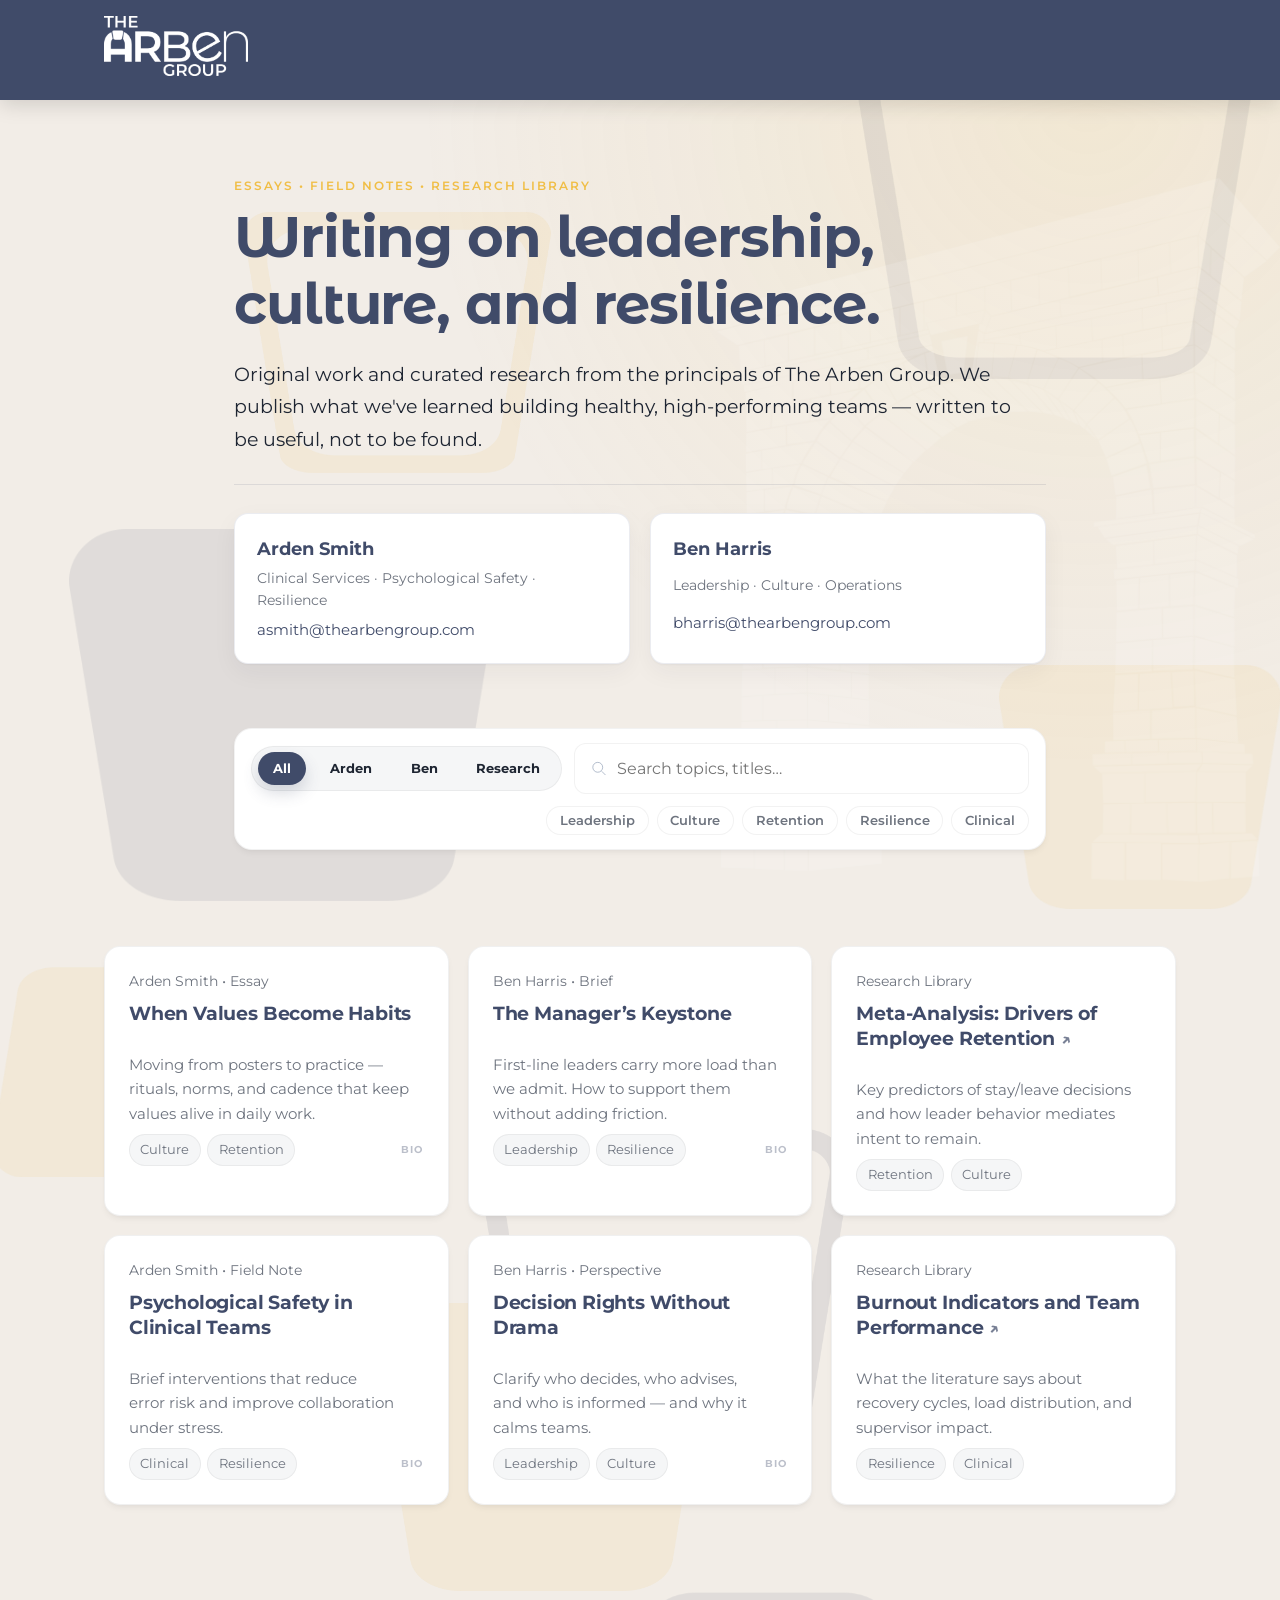
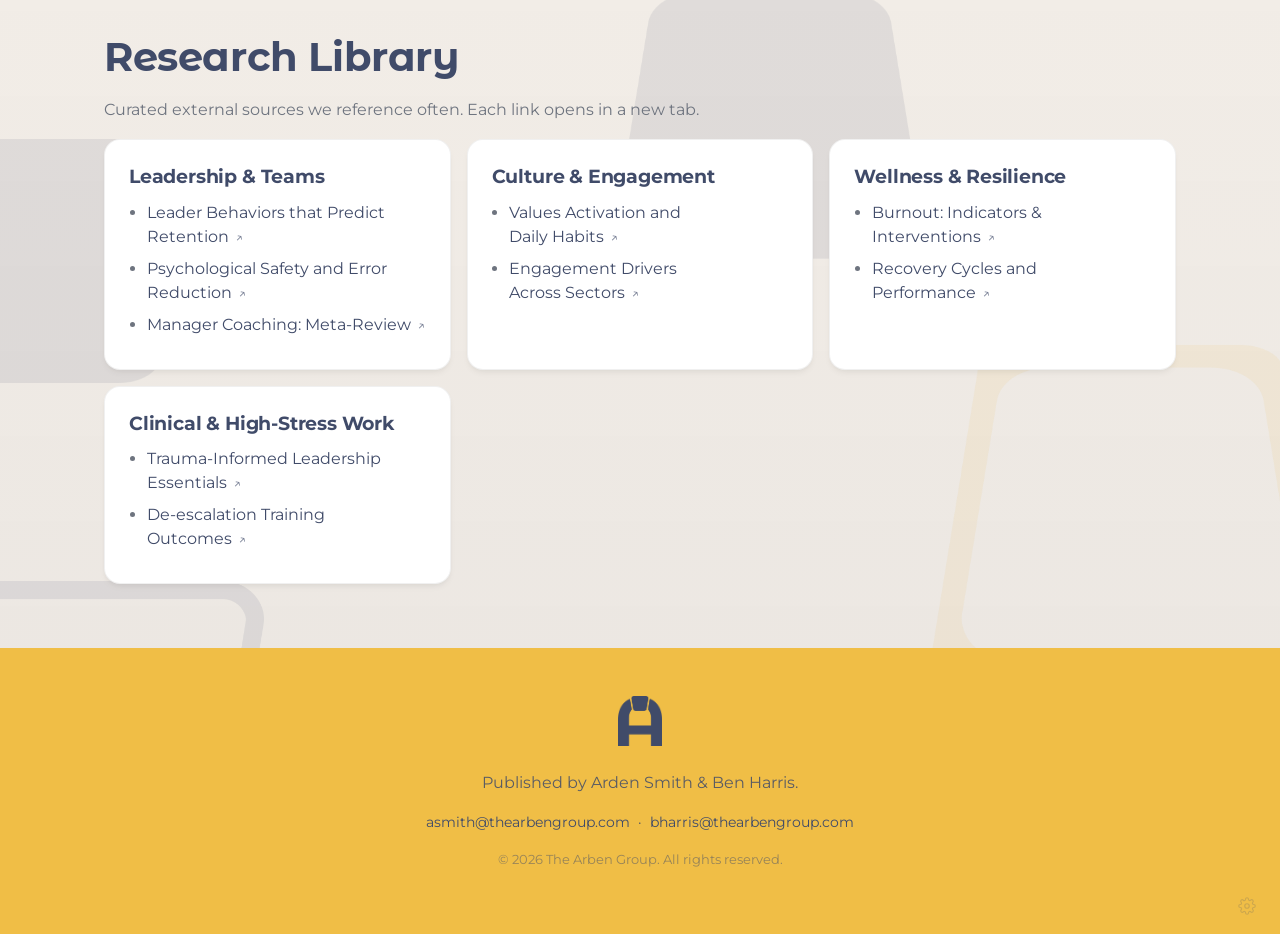
==== index.html @ ba85b5ca "Update BIO modal with real bio text from vault" ====
<!DOCTYPE html>
<html lang="en">

<head>
  <meta charset="UTF-8" />
  <meta name="viewport" content="width=device-width, initial-scale=1.0" />
  <title>The Arben Group | Writing</title>
  <meta name="description"
    content="Essays, field notes, and curated research on leadership, culture, and resilience — published by Ben Harris and Arden Smith." />
  <link rel="icon" type="image/png" href="assets/LettermarkYellow.png">
  <link rel="preconnect" href="https://fonts.googleapis.com">
  <link rel="preconnect" href="https://fonts.gstatic.com" crossorigin>
  <link
    href="https://fonts.googleapis.com/css2?family=Merriweather:wght@300;400;700&family=Montserrat+Alternates:wght@400;500;600;700&family=Montserrat:wght@400;500;600;700&display=swap"
    rel="stylesheet">
  <link rel="stylesheet" href="styles.css">
  <style>
    /* Decorative shape layer — clipped so off-page shapes don't add scroll */
    .bg-decor {
      position: absolute;
      inset: 0;
      overflow: hidden;
      z-index: 0;
      pointer-events: none;
    }

    /* Floating keystone background shapes (ported from main site) */
    .bg-shape {
      position: absolute;
      z-index: 0;
      opacity: 0.1;
      pointer-events: none;
      height: auto;
      object-fit: contain;
      backface-visibility: hidden;
      transform: translateZ(0);
      animation: float 20s ease-in-out infinite;
      will-change: transform;
    }

    .bg-shape:nth-child(even) {
      animation-duration: 25s;
      animation-delay: -2s;
    }

    .bg-shape:nth-child(3n) {
      animation-name: float-alt;
      animation-duration: 30s;
      animation-delay: -5s;
    }

    @keyframes float {
      0%, 100% { transform: translate(0, 0); }
      50% { transform: translate(25px, -35px); }
    }

    @keyframes float-alt {
      0%, 100% { transform: translate(0, 0); }
      50% { transform: translate(-20px, -25px); }
    }

    .shape-1  { top: -2%;  right: -5%; width: 31vw; max-width: 410px; transform: rotate(0deg); }
    .shape-2  { top: 7%;   left: 8%;   width: 24vw; max-width: 335px; transform: rotate(180deg); }
    .shape-3  { top: 15%;  right: -6%; width: 34vw; max-width: 430px; transform: rotate(0deg); }
    .shape-4  { top: 24%;  left: 12%;  width: 22vw; max-width: 290px; transform: rotate(180deg); }
    .shape-5  { top: 32%;  right: 15%; width: 19vw; max-width: 265px; transform: rotate(0deg); }
    .shape-6  { top: 41%;  left: -4%;  width: 29vw; max-width: 385px; transform: rotate(180deg); }
    .shape-7  { top: 50%;  right: -3%; width: 26vw; max-width: 360px; transform: rotate(0deg); }
    .shape-8  { top: 59%;  left: 5%;   width: 24vw; max-width: 310px; transform: rotate(180deg); }
    .shape-9  { top: 68%;  right: 10%; width: 22vw; max-width: 290px; transform: rotate(0deg); }
    .shape-10 { top: 77%;  left: -6%;  width: 31vw; max-width: 410px; transform: rotate(180deg); }
    .shape-11 { top: 86%;  right: -5%; width: 26vw; max-width: 335px; transform: rotate(0deg); }
    .shape-12 { top: 95%;  left: 14%;  width: 24vw; max-width: 310px; transform: rotate(180deg); }

    /* Keep content above the shapes */
    #main-content, #header, footer { position: relative; z-index: 1; }

    /* Clean, publishing-first layout — no sales funnel. */
    .writing-hero {
      min-height: auto;
      align-items: flex-start;
      padding-top: var(--space-lg);
      padding-bottom: var(--space-md);
      background: radial-gradient(circle at 85% 0, rgba(240, 190, 70, .12), transparent 50%);
    }

    .writing-hero .container {
      max-width: 860px;
    }

    .writing-hero h1 {
      color: var(--arben-blue);
      margin-bottom: 1rem;
    }

    /* Author cards — principals near the top */
    .bylines {
      display: grid;
      grid-template-columns: repeat(auto-fit, minmax(260px, 1fr));
      gap: 1.25rem;
      margin-top: 1.75rem;
      padding-top: 1.75rem;
      border-top: 1px solid rgba(64, 75, 105, 0.12);
    }

    .byline {
      display: grid;
      gap: 0.3rem;
      padding: 1.25rem 1.4rem;
      background: #fff;
      border: 1px solid rgba(64, 75, 105, 0.1);
      border-radius: 14px;
      box-shadow: 0 1px 2px rgba(30, 37, 50, 0.04), 0 8px 24px rgba(30, 37, 50, 0.05);
      transition: transform 0.15s ease, box-shadow 0.15s ease;
    }

    .byline:hover {
      transform: translateY(-2px);
      box-shadow: 0 2px 4px rgba(30, 37, 50, 0.05), 0 14px 32px rgba(30, 37, 50, 0.08);
    }

    .byline .name {
      font-weight: 700;
      color: var(--arben-blue);
      font-size: 1.15rem;
    }

    .byline .role {
      font-size: 0.85rem;
      color: var(--text-muted);
    }

    .byline a {
      color: var(--arben-blue);
      font-size: 0.95rem;
      margin-top: 0.15rem;
    }

    .byline a:hover {
      color: var(--arben-gold);
    }

    /* Filter bar (reused from insights, tidied) */
    .filter-bar {
      display: flex;
      flex-wrap: wrap;
      gap: .75rem;
      align-items: center;
      background: var(--surface-white);
      border: 1px solid rgba(0, 0, 0, 0.05);
      border-radius: 18px;
      padding: .9rem 1rem;
      box-shadow: var(--glass-shadow);
      margin-top: var(--space-lg);
    }

    .tabs {
      display: flex;
      gap: .5rem;
      background: rgba(64, 75, 105, 0.05);
      border: 1px solid rgba(0, 0, 0, 0.05);
      border-radius: 999px;
      padding: .35rem;
    }

    .tab {
      padding: .45rem .9rem;
      border-radius: 999px;
      border: 1px solid transparent;
      font-family: var(--font-sans);
      font-weight: 700;
      background: transparent;
      color: var(--text-main);
      cursor: pointer;
      transition: all .3s ease;
    }

    .tab.active {
      background: var(--arben-blue);
      color: #fff;
      box-shadow: 0 8px 16px rgba(64, 75, 105, 0.2);
    }

    .search {
      display: flex;
      align-items: center;
      gap: .55rem;
      background: #fff;
      border: 1px solid rgba(0, 0, 0, 0.05);
      border-radius: 12px;
      padding: .65rem .9rem;
      flex: 1 1 240px;
      min-width: 220px;
    }

    .search input {
      border: none;
      outline: none;
      font: inherit;
      width: 100%;
    }

    .tags {
      display: flex;
      flex-wrap: wrap;
      gap: .5rem;
      margin-left: auto;
    }

    .tag {
      padding: .35rem .8rem;
      border-radius: 999px;
      border: 1px solid rgba(0, 0, 0, 0.05);
      background: #fff;
      font-family: var(--font-sans);
      font-weight: 600;
      color: var(--text-muted);
      cursor: pointer;
      transition: all .3s ease;
    }

    .tag.active {
      background: rgba(64, 75, 105, 0.1);
      border-color: var(--arben-blue);
      color: var(--arben-blue);
    }

    /* Full-width feed — no sidebar */
    .insights-grid {
      display: grid;
      grid-template-columns: repeat(auto-fill, minmax(300px, 1fr));
      gap: 1.2rem;
      align-content: start;
    }

    .meta-line {
      font-size: 0.85rem;
      color: var(--text-muted);
      font-family: var(--font-sans);
    }

    .pill-row {
      display: flex;
      flex-wrap: wrap;
      gap: .35rem;
    }

    .pill {
      padding: .3rem .65rem;
      border-radius: 999px;
      background: rgba(64, 75, 105, 0.05);
      border: 1px solid rgba(0, 0, 0, 0.05);
      font-size: 0.8rem;
      font-family: var(--font-sans);
      color: var(--text-muted);
    }

    .research-grid {
      display: grid;
      grid-template-columns: repeat(auto-fit, minmax(260px, 1fr));
      gap: 1rem;
      margin-top: 1rem;
    }

    .research-grid ul {
      padding-left: 1.1rem;
      margin: 0;
    }

    .external::after {
      content: "↗";
      margin-left: 6px;
      font-size: .9em;
      opacity: .7;
    }

    @media (max-width:680px) {
      .filter-bar {
        flex-direction: column;
        align-items: stretch;
      }

      .tabs,
      .tags {
        width: 100%;
        justify-content: flex-start;
      }
    }
  </style>
</head>

<body>

  <!-- Floating keystone shapes (decorative, behind content) -->
  <div class="bg-decor" aria-hidden="true">
    <img src="assets/unfilled-keystone-blue.png" class="bg-shape shape-1" alt="">
    <img src="assets/unfilled-keystone-yellow.png" class="bg-shape shape-2" alt="">
    <img src="assets/filled-keystone-blue.png" class="bg-shape shape-3" alt="">
    <img src="assets/filled-keystone-yellow.png" class="bg-shape shape-4" alt="">
    <img src="assets/filled-keystone-yellow.png" class="bg-shape shape-5" alt="">
    <img src="assets/unfilled-keystone-blue.png" class="bg-shape shape-6" alt="">
    <img src="assets/filled-keystone-yellow.png" class="bg-shape shape-7" alt="">
    <img src="assets/filled-keystone-blue.png" class="bg-shape shape-8" alt="">
    <img src="assets/filled-keystone-blue.png" class="bg-shape shape-9" alt="">
    <img src="assets/unfilled-keystone-yellow.png" class="bg-shape shape-10" alt="">
    <img src="assets/unfilled-keystone-blue.png" class="bg-shape shape-11" alt="">
    <img src="assets/unfilled-keystone-blue.png" class="bg-shape shape-12" alt="">
  </div>

  <!-- Minimal header — logo only, no sales nav -->
  <header id="header" class="scrolled">
    <div class="container nav-container">
      <a href="index.html" class="logo">
        <img src="assets/stacked-wordmark-white.png" alt="The Arben Group">
      </a>
    </div>
  </header>

  <main id="main-content">
    <!-- HERO + BYLINES -->
    <section class="hero writing-hero" aria-label="Writing">
      <div class="container">
        <p class="micro">Essays • Field Notes • Research Library</p>
        <h1>Writing on leadership, culture, and resilience.</h1>
        <p class="lead">Original work and curated research from the principals of The Arben Group. We publish what
          we've learned building healthy, high-performing teams — written to be useful, not to be found.</p>

        <div class="bylines">
          <div class="byline">
            <span class="name">Arden Smith</span>
            <span class="role">Clinical Services · Psychological Safety · Resilience</span>
            <a href="mailto:asmith@thearbengroup.com">asmith@thearbengroup.com</a>
          </div>
          <div class="byline">
            <span class="name">Ben Harris</span>
            <span class="role">Leadership · Culture · Operations</span>
            <a href="mailto:bharris@thearbengroup.com">bharris@thearbengroup.com</a>
          </div>
        </div>

        <div class="filter-bar" aria-label="Filters">
          <div class="tabs" role="tablist" aria-label="Author">
            <button class="tab active" role="tab" aria-selected="true" data-tab="all">All</button>
            <button class="tab" role="tab" aria-selected="false" data-tab="arden">Arden</button>
            <button class="tab" role="tab" aria-selected="false" data-tab="ben">Ben</button>
            <button class="tab" role="tab" aria-selected="false" data-tab="research">Research</button>
          </div>
          <label class="search" for="search-input">
            <svg width="18" height="18" viewBox="0 0 24 24" aria-hidden="true">
              <circle cx="11" cy="11" r="7" stroke="#94a3b8" fill="none" />
              <line x1="16.65" y1="16.65" x2="22" y2="22" stroke="#94a3b8" />
            </svg>
            <input id="search-input" type="search" placeholder="Search topics, titles…" />
          </label>
          <div class="tags" aria-label="Topic tags">
            <button class="tag" data-tag="leadership">Leadership</button>
            <button class="tag" data-tag="culture">Culture</button>
            <button class="tag" data-tag="retention">Retention</button>
            <button class="tag" data-tag="resilience">Resilience</button>
            <button class="tag" data-tag="clinical">Clinical</button>
          </div>
        </div>
      </div>
    </section>

    <!-- FEED -->
    <section id="insights-feed">
      <div class="container">
        <div class="insights-grid" id="feed" aria-live="polite">
          <article class="card" data-author="arden" data-tags="culture,retention">
            <div class="meta-line">Arden Smith • Essay</div>
            <h3><a href="#">When Values Become Habits</a></h3>
            <p class="muted">Moving from posters to practice — rituals, norms, and cadence that keep values alive in
              daily work.</p>
            <div class="pill-row"><span class="pill">Culture</span><span class="pill">Retention</span><button class="bio-link" onclick="openBio(‘arden’)">BIO</button></div>
          </article>
          <article class="card" data-author="ben" data-tags="leadership,resilience">
            <div class="meta-line">Ben Harris • Brief</div>
            <h3><a href="#">The Manager’s Keystone</a></h3>
            <p class="muted">First-line leaders carry more load than we admit. How to support them without adding
              friction.</p>
            <div class="pill-row"><span class="pill">Leadership</span><span class="pill">Resilience</span><button class="bio-link" onclick="openBio(‘ben’)">BIO</button></div>
          </article>
          <article class="card" data-author="research" data-tags="retention,culture">
            <div class="meta-line">Research Library</div>
            <h3><a href="#" class="external">Meta-Analysis: Drivers of Employee Retention</a></h3>
            <p class="muted">Key predictors of stay/leave decisions and how leader behavior mediates intent to remain.
            </p>
            <div class="pill-row"><span class="pill">Retention</span><span class="pill">Culture</span></div>
          </article>
          <article class="card" data-author="arden" data-tags="clinical,resilience">
            <div class="meta-line">Arden Smith • Field Note</div>
            <h3><a href="#">Psychological Safety in Clinical Teams</a></h3>
            <p class="muted">Brief interventions that reduce error risk and improve collaboration under stress.</p>
            <div class="pill-row"><span class="pill">Clinical</span><span class="pill">Resilience</span><button class="bio-link" onclick="openBio(‘arden’)">BIO</button></div>
          </article>
          <article class="card" data-author="ben" data-tags="leadership,culture">
            <div class="meta-line">Ben Harris • Perspective</div>
            <h3><a href="#">Decision Rights Without Drama</a></h3>
            <p class="muted">Clarify who decides, who advises, and who is informed — and why it calms teams.</p>
            <div class="pill-row"><span class="pill">Leadership</span><span class="pill">Culture</span><button class="bio-link" onclick="openBio(‘ben’)">BIO</button></div>
          </article>
          <article class="card" data-author="research" data-tags="resilience,clinical">
            <div class="meta-line">Research Library</div>
            <h3><a href="#" class="external">Burnout Indicators and Team Performance</a></h3>
            <p class="muted">What the literature says about recovery cycles, load distribution, and supervisor impact.
            </p>
            <div class="pill-row"><span class="pill">Resilience</span><span class="pill">Clinical</span></div>
          </article>
        </div>
      </div>
    </section>

    <!-- RESEARCH LIBRARY -->
    <section class="strip" id="library">
      <div class="container">
        <h2>Research Library</h2>
        <p class="muted">Curated external sources we reference often. Each link opens in a new tab.</p>
        <div class="research-grid">
          <div class="card">
            <h3>Leadership & Teams</h3>
            <ul class="muted">
              <li><a href="#" class="external" target="_blank" rel="noopener">Leader Behaviors that Predict
                  Retention</a></li>
              <li><a href="#" class="external" target="_blank" rel="noopener">Psychological Safety and Error
                  Reduction</a></li>
              <li><a href="#" class="external" target="_blank" rel="noopener">Manager Coaching: Meta-Review</a></li>
            </ul>
          </div>
          <div class="card">
            <h3>Culture & Engagement</h3>
            <ul class="muted">
              <li><a href="#" class="external" target="_blank" rel="noopener">Values Activation and Daily Habits</a>
              </li>
              <li><a href="#" class="external" target="_blank" rel="noopener">Engagement Drivers Across Sectors</a></li>
            </ul>
          </div>
          <div class="card">
            <h3>Wellness & Resilience</h3>
            <ul class="muted">
              <li><a href="#" class="external" target="_blank" rel="noopener">Burnout: Indicators & Interventions</a>
              </li>
              <li><a href="#" class="external" target="_blank" rel="noopener">Recovery Cycles and Performance</a></li>
            </ul>
          </div>
          <div class="card">
            <h3>Clinical & High-Stress Work</h3>
            <ul class="muted">
              <li><a href="#" class="external" target="_blank" rel="noopener">Trauma-Informed Leadership Essentials</a>
              </li>
              <li><a href="#" class="external" target="_blank" rel="noopener">De-escalation Training Outcomes</a></li>
            </ul>
          </div>
        </div>
      </div>
    </section>
  </main>

  <!-- Footer -->
  <footer style="position: relative;">
    <a href="admin/" aria-label="Admin" style="position: absolute; bottom: 1rem; right: 1.5rem; opacity: 0.2; color: var(--arben-blue); line-height: 1; transition: opacity 0.2s;" onmouseover="this.style.opacity='0.5'" onmouseout="this.style.opacity='0.2'">
      <svg xmlns="http://www.w3.org/2000/svg" width="18" height="18" viewBox="0 0 24 24" fill="none" stroke="currentColor" stroke-width="1.5" stroke-linecap="round" stroke-linejoin="round"><circle cx="12" cy="12" r="3"/><path d="M19.4 15a1.65 1.65 0 0 0 .33 1.82l.06.06a2 2 0 0 1-2.83 2.83l-.06-.06a1.65 1.65 0 0 0-1.82-.33 1.65 1.65 0 0 0-1 1.51V21a2 2 0 0 1-4 0v-.09A1.65 1.65 0 0 0 9 19.4a1.65 1.65 0 0 0-1.82.33l-.06.06a2 2 0 0 1-2.83-2.83l.06-.06A1.65 1.65 0 0 0 4.68 15a1.65 1.65 0 0 0-1.51-1H3a2 2 0 0 1 0-4h.09A1.65 1.65 0 0 0 4.6 9a1.65 1.65 0 0 0-.33-1.82l-.06-.06a2 2 0 0 1 2.83-2.83l.06.06A1.65 1.65 0 0 0 9 4.68a1.65 1.65 0 0 0 1-1.51V3a2 2 0 0 1 4 0v.09a1.65 1.65 0 0 0 1 1.51 1.65 1.65 0 0 0 1.82-.33l.06-.06a2 2 0 0 1 2.83 2.83l-.06.06A1.65 1.65 0 0 0 19.4 9a1.65 1.65 0 0 0 1.51 1H21a2 2 0 0 1 0 4h-.09a1.65 1.65 0 0 0-1.51 1z"/></svg>
    </a>
    <div class="container">
      <img src="assets/LettermarkBlue.png" alt="Arben" class="footer-logo"
        style="margin: 0 auto 1.5rem auto; display: block;">
      <p style="opacity: 0.85; text-align: center;">Published by Arden Smith &amp; Ben Harris.</p>
      <p style="font-size: 0.85rem; text-align: center;">
        <a href="mailto:asmith@thearbengroup.com" style="color: var(--arben-blue);">asmith@thearbengroup.com</a>
        &nbsp;·&nbsp;
        <a href="mailto:bharris@thearbengroup.com" style="color: var(--arben-blue);">bharris@thearbengroup.com</a>
      </p>
      <p style="font-size: 0.8rem; opacity: 0.5; text-align: center;">&copy; 2026 The Arben Group. All rights reserved.
      </p>
    </div>
  </footer>

  <script>
    // Randomize background shapes on every load (structured randomness).
    // Positions + rotation are random; widths stay controlled by CSS classes.
    (function () {
      const shapes = document.querySelectorAll('.bg-shape');
      const zone = 100 / shapes.length; // vertical band per shape, prevents clumping
      shapes.forEach((shape, i) => {
        const top = (i * zone) + (Math.random() * zone * 0.6);   // within its band
        const left = (Math.random() * 95) - 10;                  // -10% .. 85%
        const rotation = Math.random() > 0.5 ? 0 : 180;          // 0 or 180
        shape.style.top = top + '%';
        shape.style.left = left + '%';
        shape.style.right = 'auto';
        shape.style.transform = 'rotate(' + rotation + 'deg) translateZ(0)';
      });
    })();

    // Header scroll effect
    window.addEventListener('scroll', () => {
      const header = document.getElementById('header');
      header.classList.toggle('scrolled', window.scrollY > 50);
    });

    const feed = document.getElementById('feed');

    function authorLabel(author) {
      const map = { ben: 'Ben Harris', arden: 'Arden Smith', research: 'Research Library' };
      return map[author] || author || 'Insight';
    }

    function entryUrl(entry) {
      if (entry.url) return entry.url;
      if (entry.pdf_key) return `/api/files/${entry.pdf_key.replace('pdfs/', '')}`;
      return `article.html?id=${entry.id}`;
    }

    function isExternal(entry) {
      return !!(entry.url || entry.pdf_key);
    }

    function createCard(entry) {
      const article = document.createElement('article');
      const tags = (entry.tags || '').split(',').map(t => t.trim()).filter(Boolean);
      article.className = 'card api-entry';
      article.dataset.author = entry.author || 'research';
      article.dataset.tags = tags.join(',').toLowerCase();

      const href = entryUrl(entry);
      const ext = isExternal(entry);
      const linkAttr = ext ? ` target="_blank" rel="noopener" class="external"` : '';
      const typeLabel = entry.pdf_key ? `${entry.type} · PDF` : entry.type;

      const bioLink = (entry.author === 'ben' || entry.author === 'arden')
        ? `<button class="bio-link" onclick="openBio('${entry.author}')">BIO</button>`
        : '';
      article.innerHTML = `
        <div class="meta-line">${authorLabel(entry.author)} · ${typeLabel}</div>
        <h3><a href="${href}"${linkAttr}>${entry.title}</a></h3>
        <p class="muted">${entry.summary || ''}</p>
        <div class="pill-row">${tags.map(t => `<span class="pill">${t}</span>`).join('')}${bioLink}</div>
      `;
      return article;
    }

    async function loadEntries() {
      try {
        const res = await fetch('/api/entries');
        const entries = await res.json();
        if (feed && entries.length) {
          feed.querySelectorAll('article').forEach(el => el.remove());
          entries.forEach(entry => feed.appendChild(createCard(entry)));
          applyFilters();
        }
      } catch (err) {
        console.error('Failed to load entries', err);
      }
    }

    loadEntries();

    // Filters
    const tabs = document.querySelectorAll('.tab');
    const searchInput = document.getElementById('search-input');
    const tagButtons = document.querySelectorAll('.tag');

    let activeTab = 'all';
    let activeTag = null;
    let query = '';

    function applyFilters() {
      const cards = feed ? feed.querySelectorAll('.card') : [];
      cards.forEach(card => {
        const author = card.dataset.author;
        const tags = (card.dataset.tags || '').toLowerCase();
        const text = (card.innerText || '').toLowerCase();
        const tabOk = (activeTab === 'all') || (author === activeTab);
        const tagOk = !activeTag || tags.includes(activeTag);
        const qOk = !query || text.includes(query);
        card.style.display = (tabOk && tagOk && qOk) ? 'flex' : 'none';
      });
    }

    tabs.forEach(tab => {
      tab.addEventListener('click', () => {
        tabs.forEach(t => t.classList.remove('active'));
        tab.classList.add('active');
        activeTab = tab.dataset.tab;
        applyFilters();
      });
    });

    tagButtons.forEach(btn => {
      btn.addEventListener('click', () => {
        if (activeTag === btn.dataset.tag) {
          activeTag = null;
          btn.classList.remove('active');
        } else {
          tagButtons.forEach(b => b.classList.remove('active'));
          activeTag = btn.dataset.tag;
          btn.classList.add('active');
        }
        applyFilters();
      });
    });

    if (searchInput) {
      searchInput.addEventListener('input', (e) => {
        query = e.target.value.trim().toLowerCase();
        applyFilters();
      });
    }
  </script>

  <!-- BIO MODAL -->
  <div id="bio-modal" style="display:none; position:fixed; inset:0; z-index:2000; background:rgba(30,36,54,0.55); backdrop-filter:blur(4px); align-items:center; justify-content:center;" onclick="if(event.target===this)closeBio()">
    <div style="background:#fff; border-radius:12px; max-width:480px; width:90%; padding:2rem; position:relative; box-shadow:0 20px 60px rgba(0,0,0,0.18);">
      <button onclick="closeBio()" style="position:absolute; top:1rem; right:1rem; background:none; border:none; font-size:1.2rem; cursor:pointer; color:var(--text-muted); line-height:1;">✕</button>
      <div style="display:flex; gap:1.25rem; align-items:flex-start;">
        <img id="bio-photo" src="" alt="" style="width:90px; height:90px; border-radius:50%; object-fit:cover; object-position:top; flex-shrink:0;">
        <div>
          <div id="bio-name" style="font-family:var(--font-serif); font-size:1.25rem; color:var(--arben-blue); font-weight:600; margin-bottom:0.15rem;"></div>
          <div id="bio-title" style="font-size:0.8rem; letter-spacing:0.08em; text-transform:uppercase; color:var(--arben-gold); margin-bottom:0.75rem;"></div>
          <p id="bio-body" style="font-size:0.9rem; line-height:1.65; color:var(--text-main); margin:0;"></p>
        </div>
      </div>
    </div>
  </div>

  <style>
    .bio-link {
      margin-left: auto;
      font-size: 0.65rem;
      font-weight: 700;
      letter-spacing: 0.1em;
      color: var(--arben-blue);
      opacity: 0.35;
      background: none;
      border: none;
      cursor: pointer;
      padding: 0;
      font-family: var(--font-sans);
      transition: opacity 0.2s;
      align-self: center;
    }
    .bio-link:hover { opacity: 0.8; }
    .pill-row { display: flex; flex-wrap: wrap; gap: 0.4rem; align-items: center; }
  </style>

  <script>
    const BIOS = {
      ben: {
        name: 'Ben Harris',
        title: 'Executive Director & Co-Founder',
        photo: 'assets/ben-harris.jpg',
        body: 'Licensed counselor with 35+ years helping youth and young adults navigate mental health challenges. Former national and executive director overseeing inpatient, residential, wilderness, and outpatient programs. Previously executive director of Sun Hawk; worked alongside lawmakers and lobbyists as a passionate advocate for empowering individuals.'
      },
      arden: {
        name: 'Arden Smith',
        title: 'Director of Program Standards & Co-Founder',
        photo: 'assets/arden-smith.jpg',
        body: 'MBA in Healthcare Management. Licensed in substance abuse and mental health counseling with 30+ years across secure-care, residential, and outpatient environments. Chaired Aspen CRC Residential\'s best practice committee, shaping care standards across multiple treatment programs. Known for a meticulous, hands-on approach to operational excellence.'
      }
    };

    function openBio(author) {
      const bio = BIOS[author];
      if (!bio) return;
      document.getElementById('bio-photo').src = bio.photo;
      document.getElementById('bio-photo').alt = bio.name;
      document.getElementById('bio-name').textContent = bio.name;
      document.getElementById('bio-title').textContent = bio.title;
      document.getElementById('bio-body').textContent = bio.body;
      const modal = document.getElementById('bio-modal');
      modal.style.display = 'flex';
    }

    function closeBio() {
      document.getElementById('bio-modal').style.display = 'none';
    }

    document.addEventListener('keydown', e => { if (e.key === 'Escape') closeBio(); });
  </script>
</body>

</html>
---- styles.css ----
:root {
  /* Primary Colors */
  --arben-blue: #404B69;
  /* Foundation Blue */
  --arben-blue-dark: #2A3245;
  /* [NEW] Hover states, High-contrast text */
  --arben-gold: #F0BE46;
  /* Keystone Gold */

  /* Neutrals */
  --granite-white: #F9F9F9;
  --parchment: #F2EDE7;
  /* Main Background (Warmth) */
  --surface-white: #FFFFFF;
  /* [NEW] Surface White */
  --ash-mist: #CCCBCB;
  --stone-gray: #6E747F;
  --sandstone: #D8CAAD;
  --ironwork: #27303C;
  --deep-basalt: #1E2532;
  /* [NEW] Main Body Text (Higher contrast) */

  /* Functional Mappings */
  --bg-color: var(--parchment);
  /* Use Parchment as base */
  --text-main: var(--deep-basalt);
  --text-muted: var(--stone-gray);
  --white: #FFFFFF;
  --success: #2E7D32;
  --error: #D32F2F;

  /* Glassmorphism Pro Max (Enhanced Depth) per MASTER.md */
  --glass-bg: rgba(255, 255, 255, 0.65);
  --glass-border: rgba(255, 255, 255, 0.6);
  --glass-shadow: 0 4px 6px -1px rgba(0, 0, 0, 0.05), 0 2px 4px -1px rgba(0, 0, 0, 0.03);
  --glass-blur: blur(16px);

  /* Spacing & Layout */
  --container-width: 1120px;
  --section-padding: 8rem 1.5rem;
  /* Increased breadth */
  --border-radius: 16px;

  /* Typography */
  --font-serif: "Merriweather", serif;
  --font-sans: "Montserrat", sans-serif;
  --font-display: "Montserrat Alternates", sans-serif;

  /* Unified Spacing Scale */
  --space-unit: 1rem;
  --space-xs: calc(var(--space-unit) * 1);
  /* 16px */
  --space-sm: calc(var(--space-unit) * 1.5);
  /* 24px */
  --space-md: calc(var(--space-unit) * 2);
  /* 32px */
  --space-lg: calc(var(--space-unit) * 4);
  /* 64px */
  --space-xl: calc(var(--space-unit) * 6);
  /* 96px */
  --space-xxl: calc(var(--space-unit) * 8);
  /* 128px */

  --section-padding: var(--space-xxl) 1.5rem;
  --component-margin: var(--space-lg);
}

*,
*::before,
*::after {
  box-sizing: border-box;
}

html {
  scroll-behavior: smooth;
  overflow-x: hidden;
}

body {
  margin: 0;
  background-color: var(--bg-color);
  color: var(--text-main);
  font-family: var(--font-sans);
  /* Use Sans for body for modern feel, Serif for display if needed */
  line-height: 1.6;
  overflow-x: hidden;
  position: relative;
  -webkit-font-smoothing: antialiased;
  -moz-osx-font-smoothing: grayscale;
}

/* Modern CSS: Better text wrapping (Chrome 117+, graceful fallback) */
p,
.muted {
  text-wrap: pretty;
}

section {
  position: relative;
  z-index: 1;
}

h1,
h2,
h3,
h4 {
  font-family: var(--font-sans);
  color: var(--arben-blue);
  margin-top: 0;
  margin-bottom: var(--space-sm);
  line-height: 1.2;
  letter-spacing: -0.01em;
  /* Tighten up headers */
}

h1 {
  font-size: clamp(2rem, 4.5vw, 3.5rem);
  font-weight: 700;
  font-family: var(--font-display);
  letter-spacing: -0.02em;
}

h2 {
  font-size: clamp(2rem, 4vw, 2.75rem);
  font-family: var(--font-display);
  margin-bottom: 1rem;
  letter-spacing: -0.01em;
}

h3 {
  font-size: 1.75rem;
  font-weight: 600;
}

p {
  margin-bottom: 1rem;
}

a {
  text-decoration: none;
  color: inherit;
  transition: 0.3s;
}

img {
  max-width: 100%;
  height: auto;
}

/* Utilities */
.container {
  max-width: var(--container-width);
  margin: 0 auto;
  padding: 0 1.5rem;
  position: relative;
  z-index: 2;
}

.text-center {
  text-align: center;
}

/* Standardized Section Header Spacing */
.text-center.reveal {
  margin-bottom: var(--space-lg);
}

.muted {
  color: var(--text-muted);
}

.eyebrow {
  text-transform: uppercase;
  letter-spacing: 2px;
  font-size: 0.85rem;
  font-weight: 600;
  color: var(--arben-gold);
  display: block;
  margin-bottom: var(--space-xs);
}

/* Layout Utilities */
.section-header {
  max-width: 800px;
  margin-left: auto;
  margin-right: auto;
  margin-bottom: var(--space-lg);
}

.section-subtext {
  font-size: 1.1rem;
  line-height: 1.8;
}

.section-callout {
  margin-top: var(--space-xxl);
  font-size: 1.25rem;
  color: var(--arben-blue);
  font-weight: 600;
}

.section-footer-callout {
  margin-top: var(--space-lg);
  font-size: 1.1rem;
  line-height: 1.8;
}

.divider-jumble {
  margin: var(--space-md) auto;
}

.full-width {
  width: 100%;
}

.form-status-msg {
  margin-top: var(--space-xs);
  font-size: 0.9rem;
  text-align: center;
}

.hero-subtitle {
  font-size: 1.25rem;
  max-width: 600px;
  margin: 0 auto var(--space-md) auto;
}

.hero-actions {
  display: flex;
  gap: 1rem;
  justify-content: center;
  flex-wrap: wrap;
}

.principals-tagline {
  text-align: center;
  color: var(--text-muted);
  margin-top: var(--space-md);
  font-size: 0.95rem;
}

.footer-logo {
  margin: 0 auto var(--space-sm) auto;
  display: block;
}

.footer-tagline {
  opacity: 0.7;
}

.footer-copyright {
  font-size: 0.8rem;
  opacity: 0.5;
}

/* Background Decorations */
.bg-shape {
  position: absolute;
  z-index: 0;
  opacity: 0.1;
  /* Reduced for more subtlety */
  pointer-events: none;
  height: auto;
  object-fit: contain;
  -webkit-backface-visibility: hidden;
  backface-visibility: hidden;
  transform: translateZ(0);
  animation: float 20s ease-in-out infinite;
  will-change: transform;
}

/* Staggered durations for more natural/organic motion */
.bg-shape:nth-child(even) {
  animation-duration: 25s;
  animation-delay: -2s;
}

.bg-shape:nth-child(3n) {
  animation-duration: 30s;
  animation-delay: -5s;
}

@keyframes float {
  0%, 100% { transform: translate(0, 0); }
  50% { transform: translate(25px, -35px); }
}

@keyframes float-alt {
  0%, 100% { transform: translate(0, 0); }
  50% { transform: translate(-20px, -25px); }
}

.bg-shape:nth-child(3n) {
  animation-name: float-alt;
  animation-duration: 30s;
  animation-delay: -5s;
}

/* Shape 1: Top Right Edge */
.shape-1 {
  top: -2%;
  right: -5%;
  width: 31vw;
  max-width: 410px;
  transform: rotate(0deg);
}

/* Shape 2: Upper Left (Moved In) */
.shape-2 {
  top: 7%;
  left: 8%;
  width: 24vw;
  max-width: 335px;
  transform: rotate(180deg);
}

/* Shape 3: Upper Middle Right (Edge) */
.shape-3 {
  top: 15%;
  right: -6%;
  width: 34vw;
  max-width: 430px;
  transform: rotate(0deg);
}

/* Shape 4: Middle Left (Moved In) */
.shape-4 {
  top: 24%;
  left: 12%;
  width: 22vw;
  max-width: 290px;
  transform: rotate(180deg);
}

/* Shape 5: Middle Right (Semi-Center) */
.shape-5 {
  top: 32%;
  right: 15%;
  width: 19vw;
  max-width: 265px;
  transform: rotate(0deg);
}

/* Shape 6: Lower Left (Edge) */
.shape-6 {
  top: 41%;
  left: -4%;
  width: 29vw;
  max-width: 385px;
  transform: rotate(180deg);
}

/* Shape 7: Lower Right (Edge) */
.shape-7 {
  top: 50%;
  right: -3%;
  width: 26vw;
  max-width: 360px;
  transform: rotate(0deg);
}

/* Shape 8: Bottom Left (Semi-Center) */
.shape-8 {
  top: 59%;
  left: 5%;
  width: 24vw;
  max-width: 310px;
  transform: rotate(180deg);
}

/* Shape 9: Lower Middle Right */
.shape-9 {
  top: 68%;
  right: 10%;
  width: 22vw;
  max-width: 290px;
  transform: rotate(0deg);
}

/* Shape 10: Lower Left Edge */
.shape-10 {
  top: 77%;
  left: -6%;
  width: 31vw;
  max-width: 410px;
  transform: rotate(180deg);
}

/* Shape 11: Bottom Right Edge */
.shape-11 {
  top: 86%;
  right: -5%;
  width: 26vw;
  max-width: 335px;
  transform: rotate(0deg);
}

/* Shape 12: Bottom Left (Moved In) */
.shape-12 {
  top: 95%;
  left: 14%;
  width: 24vw;
  max-width: 310px;
  transform: rotate(180deg);
}

/* Background Patterns */
.bg-pattern {
  position: relative;
}

.bg-pattern::before {
  content: "";
  position: absolute;
  top: 0;
  left: 0;
  width: 100%;
  height: 100%;
  background-image: url('assets/keystone-pattern-jumble.png');
  background-size: cover;
  background-position: center;
  opacity: 0.03;
  /* Extremely subtle */
  z-index: -1;
  pointer-events: none;
}

/* Clean Modern Component (Replaces Glass) */
/* Clean Modern Component (Replaces Glass) */
.glass,
.glass-pro {
  background: var(--glass-bg);
  border: 1px solid var(--glass-border);
  box-shadow: var(--glass-shadow);
  border-radius: var(--border-radius);
  backdrop-filter: var(--glass-blur);
  -webkit-backdrop-filter: var(--glass-blur);
  transition: transform 0.3s ease, box-shadow 0.3s ease, border-color 0.3s ease;
}

/* Specific component overrides using the new system */
.glass-pro:hover {
  border-color: rgba(64, 75, 105, 0.1);
}

/* Header */
header {
  position: fixed;
  top: 0;
  width: 100%;
  z-index: 1000;
  background: var(--arben-blue);
  box-shadow: 0 4px 20px rgba(0, 0, 0, 0.15);
  padding: 1rem 0;
  transition: all 0.3s ease;
}

header.scrolled {
  background: var(--arben-blue);
  box-shadow: 0 4px 20px rgba(0, 0, 0, 0.2);
}

.nav-container {
  display: flex;
  justify-content: space-between;
  align-items: center;
}

.logo img {
  height: 60px;
  /* Increased for stacked wordmark */
}

nav ul {
  display: flex;
  list-style: none;
  gap: 2rem;
  margin: 0;
  padding: 0;
}

nav a {
  font-weight: 600;
  font-size: 0.95rem;
  color: white;
  position: relative;
}

nav a::after {
  content: '';
  position: absolute;
  width: 0;
  height: 2px;
  bottom: -4px;
  left: 0;
  background-color: var(--arben-gold);
  transition: width 0.3s;
}

nav a:hover::after {
  width: 100%;
}

nav a:hover {
  color: var(--arben-gold);
  transform: translateY(-2px);
}

/* Remove underline animation from buttons in nav */
nav a.btn::after {
  display: none;
}

/* Buttons */
.btn {
  display: inline-block;
  padding: 0.8rem 2rem;
  border-radius: 50px;
  font-weight: 700;
  text-transform: uppercase;
  font-size: 0.9rem;
  letter-spacing: 1px;
  cursor: pointer;
  border: none;
  transition: all 0.3s ease;
}

.btn-primary {
  background-color: var(--arben-blue);
  color: white;
  box-shadow: 0 6px 12px rgba(64, 75, 105, 0.25);
  border-top: 1px solid rgba(255, 255, 255, 0.15);
  /* Detail: Inner top glow */
}

.btn-primary:hover {
  transform: translateY(-2px);
  background-color: var(--arben-blue-dark);
  box-shadow: 0 12px 24px rgba(64, 75, 105, 0.35);
}

.btn:active {
  transform: scale(0.98);
}

.btn-secondary {
  background: transparent;
  border: 2px solid var(--arben-blue);
  color: var(--arben-blue);
}

.btn-secondary:hover {
  background: var(--arben-blue);
  color: white;
  transform: translateY(-4px) scale(1.05);
  box-shadow: 0 12px 25px rgba(64, 75, 105, 0.3);
}

/* Hero */
.hero {
  min-height: 100vh;
  display: flex;
  align-items: center;
  position: relative;
  padding-top: 80px;
  overflow: hidden;
  background-color: var(--arben-blue);
  color: var(--white);
  z-index: 0;
  /* Establish stacking context for ::before */
}

.hero::before {
  content: '';
  position: absolute;
  top: 0;
  left: 0;
  width: 100%;
  height: 100%;
  background-image: url('assets/white-arch.png');
  background-size: auto 90%;
  /* Height 90% */
  background-repeat: no-repeat;
  background-position: right bottom;
  opacity: 0;
  /* Start hidden for animation */
  animation: heroArchFadeIn 1.5s ease-out forwards, heroArchFloat 10s ease-in-out infinite 1.5s;
  z-index: -1;
  pointer-events: none;
}

@keyframes heroArchFadeIn {
  from {
    opacity: 0;
    transform: translateY(20px);
  }

  to {
    opacity: 0.15;
    /* Reduced to 15% */
    transform: translateY(0);
  }
}

@keyframes heroArchFloat {

  0%,
  100% {
    transform: translateY(0) scale(1);
  }

  50% {
    transform: translateY(-15px) scale(1.01);
  }

  /* Gentle breathe + float */
}

@keyframes keystoneFloat {

  0%,
  100% {
    transform: translateY(0);
  }

  50% {
    transform: translateY(-12px);
  }
}

.hero h1 {
  color: var(--white);
  transition: transform 0.3s ease;
  cursor: default;
}

.hero h1:hover {
  transform: translateY(-8px) scale(1.03);
}

.hero .muted {
  color: rgba(255, 255, 255, 0.8);
}

.hero .btn-secondary {
  border-color: var(--white);
  color: var(--white);
}

.hero .btn-secondary:hover {
  background: var(--white);
  color: var(--arben-blue);
  transform: translateY(-4px) scale(1.05);
  box-shadow: 0 12px 25px rgba(255, 255, 255, 0.3);
}

.hero-content {
  max-width: 1000px;
  margin: 0 auto;
  text-align: center;
  padding-top: 2rem;
}

.hero-keystone {
  width: 130px;
  /* Reduced from 200px */
  height: auto;
  object-fit: contain;
  margin: 1.5rem auto;
  opacity: 1;
  /* GSAP handles opacity on wrapper */
  filter: drop-shadow(0 8px 16px rgba(0, 0, 0, 0.35));
  -webkit-backface-visibility: hidden;
  backface-visibility: hidden;
  transform: translateZ(0);
  transition: transform 0.3s ease;
  will-change: transform;
  animation: keystoneFloat 6s ease-in-out infinite;
  /* Continuous float */
}

.hero-keystone:hover {
  transform: scale(1.15) rotate(5deg);
  filter: drop-shadow(0 15px 30px rgba(0, 0, 0, 0.45));
}

/* Wrappers for Hero Animations (Targeted by GSAP) */
.anim-wrapper-hero-title,
.anim-wrapper-hero-keystone {
  display: block;
}



.section-jumble {
  width: 120px;
  height: auto;
  margin: 3rem auto;
  display: block;
  /* Ensures centering when used inside text-center containers with block margin auto */
  opacity: 1;
  filter: drop-shadow(0 6px 12px rgba(0, 0, 0, 0.15));
  transition: transform 0.3s ease;
  /* Modern CSS: Optimize hover animation */
  will-change: transform;
}

.section-jumble:hover {
  transform: scale(1.15) rotate(5deg);
  filter: drop-shadow(0 10px 20px rgba(0, 0, 0, 0.25));
}



/* Problem Section */
.problem {
  padding: var(--section-padding);
}

/* Challenge Cards */
.challenge-cards {
  display: grid;
  grid-template-columns: repeat(auto-fit, minmax(280px, 1fr));
  gap: 2.5rem;
  margin-top: 3rem;
  align-items: start;
}

.challenge-card {
  padding: 3rem 2rem;
  background: var(--surface-white);
  /* Revert base to white */
  border-radius: 20px;
  box-shadow: 0 4px 20px rgba(0, 0, 0, 0.04);
  text-align: center;
  transition: transform 0.4s ease, box-shadow 0.4s ease;
  border: 1px solid rgba(0, 0, 0, 0.03);
  height: 100%;
  display: flex;
  flex-direction: column;
  /* Modern CSS: Performance optimizations */
  contain: layout paint;
  content-visibility: auto;
  contain-intrinsic-size: 0 400px;
}

.challenge-card:hover {
  transform: translateY(-8px) scale(1.03);
  box-shadow: 0 15px 40px rgba(0, 0, 0, 0.15);
  border-color: rgba(240, 190, 70, 0.3);
}

.challenge-icon {
  font-size: 3rem;
  margin-bottom: 1.5rem;
  display: block;
  text-align: center;
  padding: 0;
}

.challenge-card h3 {
  margin-bottom: 1rem;
  font-size: 1.4rem;
}

.challenge-card p {
  line-height: 1.8;
  font-size: 1rem;
  flex-grow: 1;
}

/* Approach Section */
.approach {
  padding: var(--section-padding);
}

/* Approach Steps */
.approach-steps {
  display: grid;
  grid-template-columns: repeat(auto-fit, minmax(250px, 1fr));
  gap: 2rem;
  margin-top: 3rem;
  margin-left: auto;
  margin-right: auto;
}

.approach-step {
  background: white;
  border-radius: 12px;
  padding: 2.5rem 2rem;
  box-shadow: 0 8px 25px rgba(0, 0, 0, 0.1);
  text-align: center;
  transition: transform 0.3s ease, box-shadow 0.3s ease;
  /* Modern CSS: Performance optimizations */
  contain: layout paint;
  content-visibility: auto;
  contain-intrinsic-size: 0 350px;
}

.approach-step:hover {
  transform: translateY(-8px) scale(1.03);
  box-shadow: 0 15px 40px rgba(0, 0, 0, 0.15);
}

.step-number {
  width: 70px;
  height: 70px;
  background: linear-gradient(135deg, var(--arben-blue) 0%, #5a6a8a 100%);
  color: white;
  border-radius: 50%;
  display: flex;
  align-items: center;
  justify-content: center;
  font-size: 2rem;
  font-weight: 700;
  margin: 0 auto 1.5rem auto;
  box-shadow: 0 8px 20px rgba(64, 75, 105, 0.2);
  transition: transform 0.3s ease, box-shadow 0.3s ease;
}

.step-number:hover {
  transform: translateY(-8px) scale(1.03);
  box-shadow: 0 15px 40px rgba(64, 75, 105, 0.3);
}

.approach-step h3 {
  margin-bottom: 1rem;
  font-size: 1.5rem;
}

.approach-step p {
  line-height: 1.8;
  font-size: 1rem;
}

/* Services Section */
.services {
  padding: var(--section-padding);
}

.services-grid {
  display: grid;
  grid-template-columns: repeat(auto-fit, minmax(280px, 1fr));
  gap: 2.5rem;
  margin-top: 3rem;
  align-items: start;
}

.service-card {
  padding: 3rem 2.5rem;
  text-align: left;
  transition: transform 0.4s ease, box-shadow 0.4s ease;
  border: 1px solid rgba(0, 0, 0, 0.03);
  /* Modern CSS: Performance optimizations */
  contain: layout paint;
  content-visibility: auto;
  contain-intrinsic-size: 0 450px;
}

.service-card:hover {
  transform: translateY(-8px) scale(1.03);
  box-shadow: 0 15px 40px rgba(0, 0, 0, 0.15);
  border-color: rgba(64, 75, 105, 0.2);
}

.service-icon {
  font-size: 3rem;
  margin-bottom: 1.5rem;
  display: block;
  text-align: center;
  padding: 0;
}

.service-card h3 {
  margin-bottom: 1rem;
  font-size: 1.5rem;
}

.service-card>p {
  margin-bottom: 1.5rem;
  line-height: 1.8;
}

.service-benefits {
  list-style: none;
  padding: 0;
  margin: 1.5rem 0 0 0;
}

.service-benefits li {
  padding: 0.6rem 0 0.6rem 2rem;
  position: relative;
  color: var(--text-muted);
  line-height: 1.6;
  font-size: 0.95rem;
}

.service-benefits li::before {
  content: "✓";
  position: absolute;
  left: 0;
  color: var(--arben-gold);
  font-weight: 700;
  font-size: 1.1rem;
}

/* Contact Section */
.contact {
  padding: var(--section-padding);
}

.contact-form {
  padding: 3rem;
  max-width: 700px;
  margin: 0 auto 4rem auto;
}

/* Principals Section */
.principals-section {
  margin-top: 4rem;
  padding-top: 3rem;
  border-top: 2px solid rgba(64, 75, 105, 0.1);
}

.principals-grid {
  display: grid;
  grid-template-columns: repeat(auto-fit, minmax(280px, 1fr));
  gap: 2rem;
  max-width: 700px;
  margin: 0 auto;
}

.principal-card {
  padding: 2.5rem 2rem;
  text-align: center;
  transition: all 0.3s ease;
  /* Modern CSS: Performance optimizations */
  contain: layout paint;
}

.principal-card:hover {
  transform: translateY(-8px) scale(1.03);
  box-shadow: 0 15px 40px rgba(0, 0, 0, 0.15);
}

h2 {
  font-size: 2.5rem;
  margin-bottom: 1rem;
  color: var(--arben-blue);
  font-weight: 700;
  transition: transform 0.3s ease;
  cursor: default;
}

h2:hover {
  transform: translateY(-8px) scale(1.03);
}

.principal-card h4 {
  color: var(--arben-blue);
  font-size: 1.5rem;
  margin-bottom: 1rem;
  font-weight: 700;
}

.principal-card p {
  margin: 0.5rem 0;
  font-size: 1rem;
}

.principal-card a {
  color: var(--text-main);
  transition: color 0.3s ease;
}

.principal-card a:hover {
  color: var(--arben-blue);
  text-decoration: underline;
  text-decoration-color: var(--arben-gold);
  text-underline-offset: 3px;
}

.form-group {
  margin-bottom: 1.5rem;
}

.form-group label {
  display: block;
  margin-bottom: 0.5rem;
  font-weight: 600;
  color: var(--arben-blue);
}

.form-group input,
.form-group textarea {
  width: 100%;
  padding: 1rem;
  border: 1px solid rgba(0, 0, 0, 0.1);
  border-radius: 8px;
  background: rgba(255, 255, 255, 0.8);
  font-family: var(--font-sans);
  font-size: 1rem;
  transition: all 0.3s ease;
}

.form-group input:focus,
.form-group textarea:focus {
  outline: none;
  border-color: var(--arben-blue);
  box-shadow: 0 0 0 3px rgba(64, 75, 105, 0.1);
}

/* Footer */
footer {
  background: var(--arben-gold);
  color: var(--arben-blue);
  padding: 3rem 0;
  text-align: center;
}

.footer-logo {
  height: 50px;
  margin-bottom: 1.5rem;
  filter: none;
}

/* Animations */

/* Native CSS Scroll-Driven Animations (Chrome 115+) */
/* Note: This uses animation-timeline, check browser support via MDN. */
@supports (animation-timeline: view()) {

  /* Cards: animate up AND grow (Applied to WRAPPER) */
  body.supports-scroll-timeline .anim-wrapper-card {
    animation: scrollFadeInUpGrow linear both;
    animation-timeline: view();
    animation-range: entry 0% entry 80%;
    height: 100%;
    /* Ensure wrapper fills grid cell */
  }

  /* Remove animation from inner cards so hover works */
  body.supports-scroll-timeline .challenge-card,
  body.supports-scroll-timeline .approach-step,
  body.supports-scroll-timeline .service-card {
    animation: none;
  }

  /* Headers (h2) wrapper grow animation */
  body.supports-scroll-timeline .anim-wrapper-header {
    animation: scrollGrowIn linear both;
    animation-timeline: view();
    animation-range: entry 0% entry 80%;
  }

  body.supports-scroll-timeline h2 {
    animation: none;
  }

  /* Step numbers wrapper - prominent grow */
  body.supports-scroll-timeline .anim-wrapper-step-number {
    animation: scrollGrowBig linear both;
    animation-timeline: view();
    animation-range: entry 0% entry 80%;
    display: flex;
    justify-content: center;
    margin-bottom: 1.5rem;
  }

  body.supports-scroll-timeline .step-number {
    animation: none;
    margin-bottom: 0;
    /* Margin moved to wrapper */
  }

  /* Generic reveal elements */
  body.supports-scroll-timeline .reveal {
    animation: scrollFadeInUp linear both;
    animation-timeline: view();
    animation-range: entry 0% entry 80%;
  }

  /* Stagger effect using animation-delay */
  /* Stagger effect using animation-delay */
  /* Target the wrappers since they are the new direct children */
  body.supports-scroll-timeline .challenge-cards .anim-wrapper-card:nth-child(1) {
    animation-delay: 0s;
  }

  body.supports-scroll-timeline .challenge-cards .anim-wrapper-card:nth-child(2) {
    animation-delay: 0.1s;
  }

  body.supports-scroll-timeline .challenge-cards .anim-wrapper-card:nth-child(3) {
    animation-delay: 0.2s;
  }

  body.supports-scroll-timeline .approach-steps .anim-wrapper-card:nth-child(1) {
    animation-delay: 0s;
  }

  body.supports-scroll-timeline .approach-steps .anim-wrapper-card:nth-child(2) {
    animation-delay: 0.15s;
  }

  body.supports-scroll-timeline .approach-steps .anim-wrapper-card:nth-child(3) {
    animation-delay: 0.3s;
  }

  body.supports-scroll-timeline .services-grid .anim-wrapper-card:nth-child(1) {
    animation-delay: 0s;
  }

  body.supports-scroll-timeline .services-grid .anim-wrapper-card:nth-child(2) {
    animation-delay: 0.1s;
  }

  body.supports-scroll-timeline .services-grid .anim-wrapper-card:nth-child(3) {
    animation-delay: 0.2s;
  }

  /* Cards: fade in, move up, AND grow */
  @keyframes scrollFadeInUpGrow {
    from {
      opacity: 0;
      transform: translateY(50px) scale(0.85);
    }

    to {
      opacity: 1;
      transform: translateY(0) scale(1);
    }
  }

  /* Simple fade up for generic elements */
  @keyframes scrollFadeInUp {
    from {
      opacity: 0;
      transform: translateY(50px);
    }

    to {
      opacity: 1;
      transform: translateY(0);
    }
  }

  /* Headers grow animation */
  @keyframes scrollGrowIn {
    from {
      opacity: 0;
      transform: scale(0.9);
    }

    to {
      opacity: 1;
      transform: scale(1);
    }
  }

  /* Step numbers - bigger grow effect */
  @keyframes scrollGrowBig {
    from {
      opacity: 0;
      transform: scale(0.5);
    }

    to {
      opacity: 1;
      transform: scale(1);
    }
  }
}

@media (max-width: 768px) {

  .challenge-cards,
  .approach-steps,
  .services-grid,
  .principals-grid {
    grid-template-columns: 1fr;
    gap: 2rem;
  }

  .contact-form {
    padding: 2rem;
  }

  nav {
    display: none;
  }

  /* Simplified mobile nav handling for MVP */
}

/* Chrome Optimization Helper */
.reveal {
  -webkit-backface-visibility: hidden;
  backface-visibility: hidden;
  transform: translateZ(0);
}

/* ==========================================================================
   SHARED COMPONENT LAYER
   Used by insights.html, admin/index.html, and article.html. These pages
   reference a component vocabulary (.card, .lead, .micro, .field, .submit,
   .strip, .cta-band, .grid, .btn-invert) that the landing page never needed.
   Defined here on the existing design tokens so every page stays consistent.
   ========================================================================== */

/* --- Section rhythm for the secondary pages --- */
#insights-feed,
.strip,
.contact {
  padding: var(--space-lg) 0;
}

.strip {
  background: linear-gradient(180deg, transparent, rgba(64, 75, 105, 0.03));
}

/* --- Cards --- */
.card {
  display: flex;
  flex-direction: column;
  gap: 0.5rem;
  background: var(--surface-white);
  border: 1px solid rgba(0, 0, 0, 0.06);
  border-radius: var(--border-radius);
  box-shadow: var(--glass-shadow);
  padding: 1.5rem;
  transition: transform 0.3s ease, box-shadow 0.3s ease, border-color 0.3s ease;
}

.card:hover {
  transform: translateY(-4px);
  box-shadow: 0 12px 28px rgba(0, 0, 0, 0.1);
  border-color: rgba(64, 75, 105, 0.12);
}

.card h3 {
  font-size: 1.2rem;
  font-weight: 700;
  margin-bottom: 0.25rem;
  line-height: 1.3;
}

.card h3 a {
  color: var(--arben-blue);
  transition: color 0.2s ease;
}

.card h3 a:hover {
  color: var(--arben-gold);
}

.card p {
  margin-bottom: 0;
  font-size: 0.95rem;
  line-height: 1.6;
}

/* --- Typographic helpers --- */
.lead {
  font-size: 1.2rem;
  line-height: 1.7;
  color: var(--text-main);
  max-width: 60ch;
}

.micro {
  text-transform: uppercase;
  letter-spacing: 2px;
  font-size: 0.78rem;
  font-weight: 600;
  color: var(--arben-gold);
  margin-bottom: 0.5rem;
}

.micro-soft {
  color: rgba(255, 255, 255, 0.75);
}

/* --- Forms (.field / .submit / .form-status) --- */
.field {
  margin-bottom: 1.25rem;
  display: block;
}

.field label {
  display: block;
  margin-bottom: 0.4rem;
  font-weight: 600;
  font-size: 0.9rem;
  color: var(--arben-blue);
}

.field input,
.field textarea,
.field select {
  width: 100%;
  padding: 0.8rem 0.9rem;
  border: 1px solid rgba(0, 0, 0, 0.12);
  border-radius: 8px;
  background: var(--surface-white);
  font-family: var(--font-sans);
  font-size: 1rem;
  color: var(--text-main);
  transition: border-color 0.2s ease, box-shadow 0.2s ease;
}

.field textarea {
  resize: vertical;
  min-height: 120px;
}

.field input:focus,
.field textarea:focus,
.field select:focus {
  outline: none;
  border-color: var(--arben-blue);
  box-shadow: 0 0 0 3px rgba(64, 75, 105, 0.1);
}

.submit {
  display: inline-block;
  padding: 0.8rem 2rem;
  border-radius: 50px;
  font-family: var(--font-sans);
  font-weight: 700;
  text-transform: uppercase;
  font-size: 0.9rem;
  letter-spacing: 1px;
  cursor: pointer;
  border: none;
  background-color: var(--arben-blue);
  color: #fff;
  box-shadow: 0 6px 12px rgba(64, 75, 105, 0.25);
  border-top: 1px solid rgba(255, 255, 255, 0.15);
  transition: all 0.3s ease;
}

.submit:hover {
  transform: translateY(-2px);
  background-color: var(--arben-blue-dark);
  box-shadow: 0 12px 24px rgba(64, 75, 105, 0.35);
}

.submit:active {
  transform: scale(0.98);
}

.submit:disabled {
  opacity: 0.6;
  cursor: not-allowed;
  transform: none;
}

.form-status {
  margin-top: 0.75rem;
  font-size: 0.9rem;
  min-height: 1.2em;
}

/* --- Two-column contact grid --- */
.grid {
  display: grid;
  grid-template-columns: 1.1fr 0.9fr;
  gap: 2.5rem;
  align-items: start;
  margin-top: 1.5rem;
}

/* --- CTA band --- */
.cta-band {
  background: var(--arben-blue);
  color: #fff;
  padding: var(--space-lg) 0;
  text-align: center;
}

.cta-band h2 {
  color: #fff;
}

.cta-band h2:hover {
  transform: none;
}

.btn-invert {
  background: var(--arben-gold);
  color: var(--arben-blue-dark);
  margin-top: 0.5rem;
}

.btn-invert:hover {
  transform: translateY(-2px);
  background: #fff;
  color: var(--arben-blue);
  box-shadow: 0 12px 24px rgba(0, 0, 0, 0.25);
}

/* --- A plain .btn (no modifier) used in sidebars --- */
.card .btn:not(.btn-primary):not(.btn-secondary) {
  background: var(--arben-blue);
  color: #fff;
  box-shadow: 0 6px 12px rgba(64, 75, 105, 0.25);
}

.card .btn:not(.btn-primary):not(.btn-secondary):hover {
  background: var(--arben-blue-dark);
  transform: translateY(-2px);
}

/* --- Research library lists --- */
.research-grid li {
  margin-bottom: 0.5rem;
  line-height: 1.5;
}

.research-grid a {
  color: var(--arben-blue);
}

.research-grid a:hover {
  color: var(--arben-gold);
}

@media (max-width: 860px) {
  .grid {
    grid-template-columns: 1fr;
    gap: 2rem;
  }

  #insights-feed .container {
    grid-template-columns: 1fr !important;
  }
}
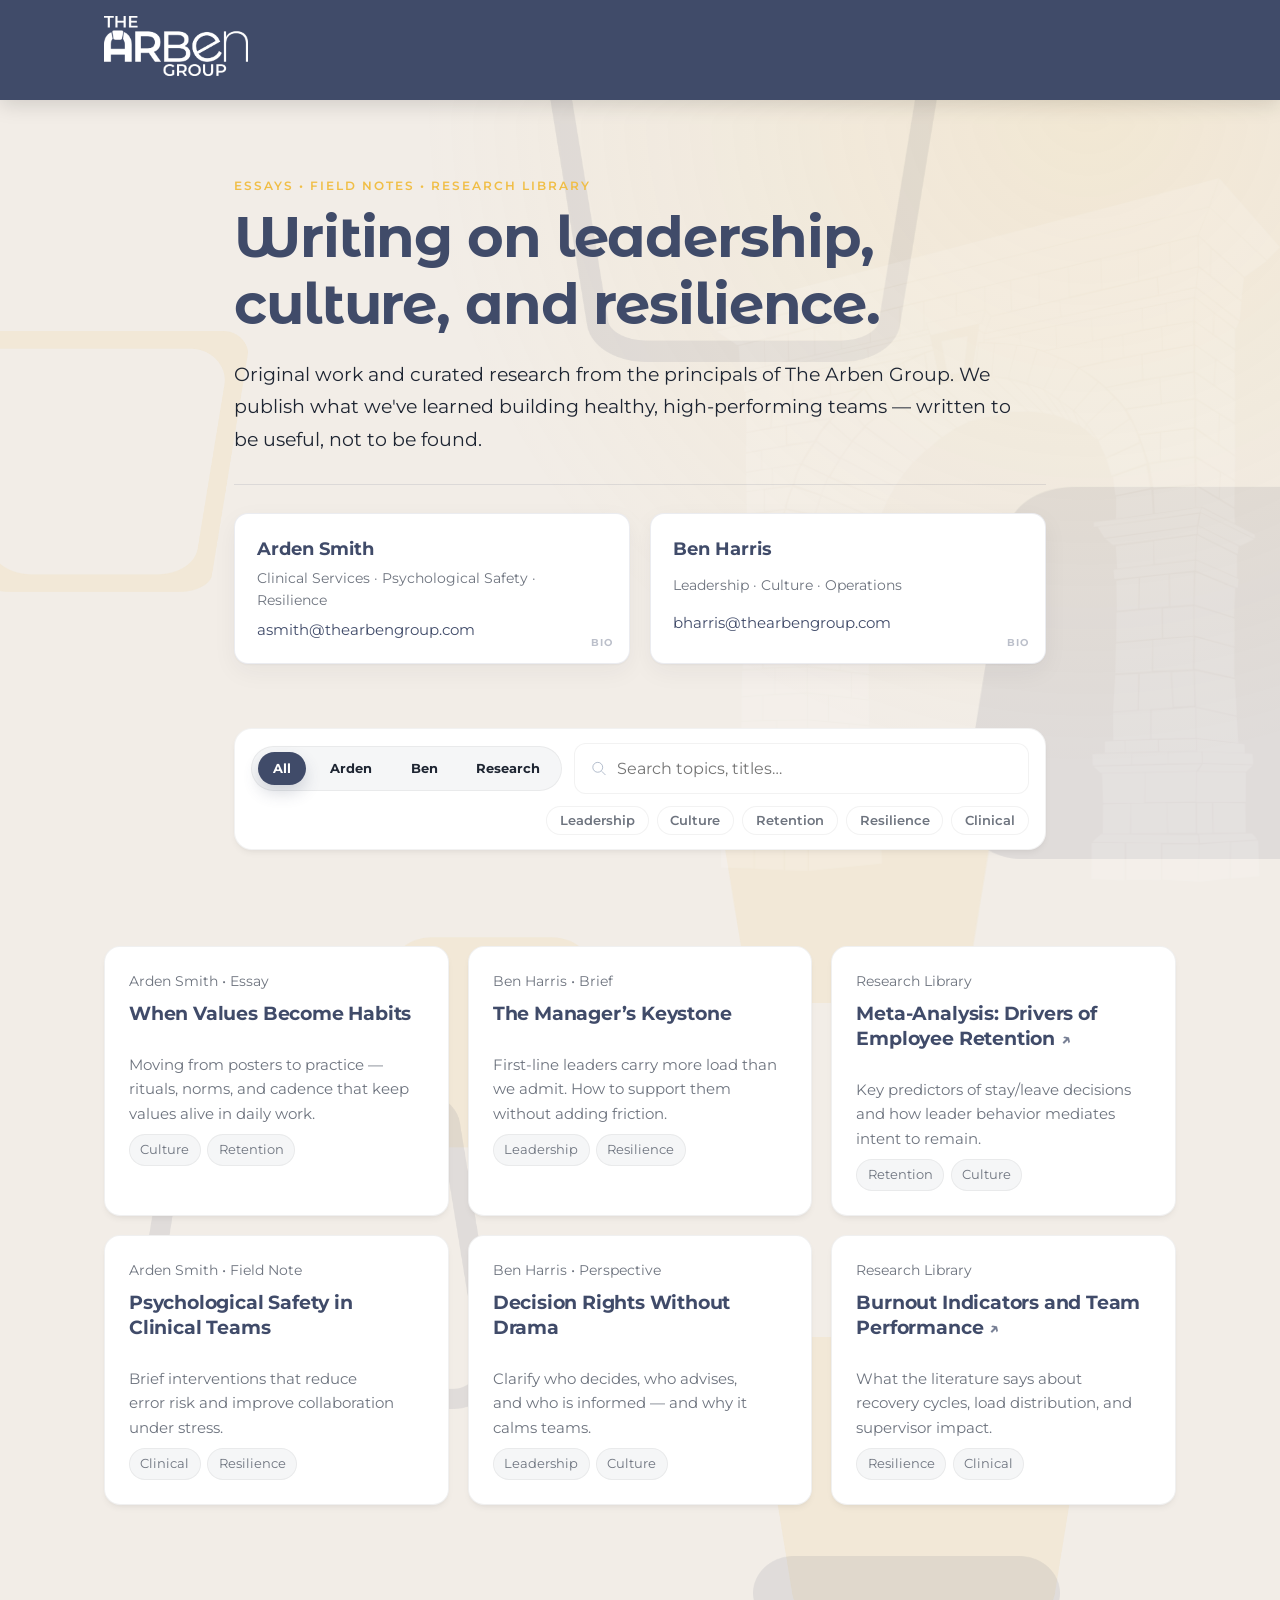
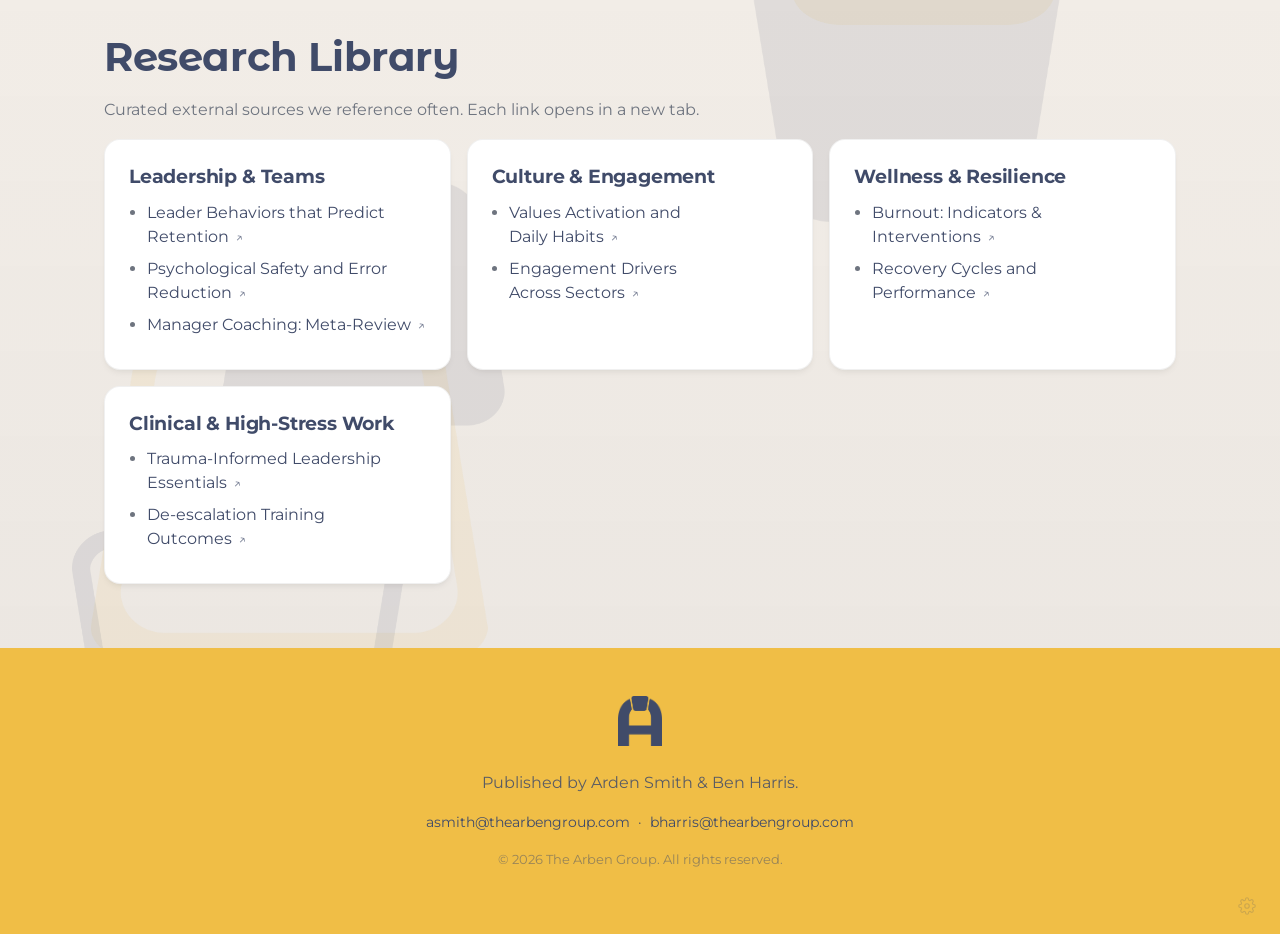
==== commit 0fa00397: "Move BIO link to author byline cards, remove from article cards" ====
--- a/index.html
+++ b/index.html
@@ -112,6 +112,13 @@
       border-radius: 14px;
       box-shadow: 0 1px 2px rgba(30, 37, 50, 0.04), 0 8px 24px rgba(30, 37, 50, 0.05);
       transition: transform 0.15s ease, box-shadow 0.15s ease;
+      position: relative;
+    }
+
+    .byline .bio-link {
+      position: absolute;
+      bottom: 0.85rem;
+      right: 1rem;
     }
 
     .byline:hover {
@@ -330,11 +337,13 @@
             <span class="name">Arden Smith</span>
             <span class="role">Clinical Services · Psychological Safety · Resilience</span>
             <a href="mailto:asmith@thearbengroup.com">asmith@thearbengroup.com</a>
+            <button class="bio-link" onclick="openBio('arden')">BIO</button>
           </div>
           <div class="byline">
             <span class="name">Ben Harris</span>
             <span class="role">Leadership · Culture · Operations</span>
             <a href="mailto:bharris@thearbengroup.com">bharris@thearbengroup.com</a>
+            <button class="bio-link" onclick="openBio('ben')">BIO</button>
           </div>
         </div>
 
@@ -372,14 +381,14 @@
             <h3><a href="#">When Values Become Habits</a></h3>
             <p class="muted">Moving from posters to practice — rituals, norms, and cadence that keep values alive in
               daily work.</p>
-            <div class="pill-row"><span class="pill">Culture</span><span class="pill">Retention</span><button class="bio-link" onclick="openBio(‘arden’)">BIO</button></div>
+            <div class="pill-row"><span class="pill">Culture</span><span class="pill">Retention</span></div>
           </article>
           <article class="card" data-author="ben" data-tags="leadership,resilience">
             <div class="meta-line">Ben Harris • Brief</div>
             <h3><a href="#">The Manager’s Keystone</a></h3>
             <p class="muted">First-line leaders carry more load than we admit. How to support them without adding
               friction.</p>
-            <div class="pill-row"><span class="pill">Leadership</span><span class="pill">Resilience</span><button class="bio-link" onclick="openBio(‘ben’)">BIO</button></div>
+            <div class="pill-row"><span class="pill">Leadership</span><span class="pill">Resilience</span></div>
           </article>
           <article class="card" data-author="research" data-tags="retention,culture">
             <div class="meta-line">Research Library</div>
@@ -392,13 +401,13 @@
             <div class="meta-line">Arden Smith • Field Note</div>
             <h3><a href="#">Psychological Safety in Clinical Teams</a></h3>
             <p class="muted">Brief interventions that reduce error risk and improve collaboration under stress.</p>
-            <div class="pill-row"><span class="pill">Clinical</span><span class="pill">Resilience</span><button class="bio-link" onclick="openBio(‘arden’)">BIO</button></div>
+            <div class="pill-row"><span class="pill">Clinical</span><span class="pill">Resilience</span></div>
           </article>
           <article class="card" data-author="ben" data-tags="leadership,culture">
             <div class="meta-line">Ben Harris • Perspective</div>
             <h3><a href="#">Decision Rights Without Drama</a></h3>
             <p class="muted">Clarify who decides, who advises, and who is informed — and why it calms teams.</p>
-            <div class="pill-row"><span class="pill">Leadership</span><span class="pill">Culture</span><button class="bio-link" onclick="openBio(‘ben’)">BIO</button></div>
+            <div class="pill-row"><span class="pill">Leadership</span><span class="pill">Culture</span></div>
           </article>
           <article class="card" data-author="research" data-tags="resilience,clinical">
             <div class="meta-line">Research Library</div>
@@ -527,14 +536,11 @@
       const linkAttr = ext ? ` target="_blank" rel="noopener" class="external"` : '';
       const typeLabel = entry.pdf_key ? `${entry.type} · PDF` : entry.type;
 
-      const bioLink = (entry.author === 'ben' || entry.author === 'arden')
-        ? `<button class="bio-link" onclick="openBio('${entry.author}')">BIO</button>`
-        : '';
       article.innerHTML = `
         <div class="meta-line">${authorLabel(entry.author)} · ${typeLabel}</div>
         <h3><a href="${href}"${linkAttr}>${entry.title}</a></h3>
         <p class="muted">${entry.summary || ''}</p>
-        <div class="pill-row">${tags.map(t => `<span class="pill">${t}</span>`).join('')}${bioLink}</div>
+        <div class="pill-row">${tags.map(t => `<span class="pill">${t}</span>`).join('')}</div>
       `;
       return article;
     }
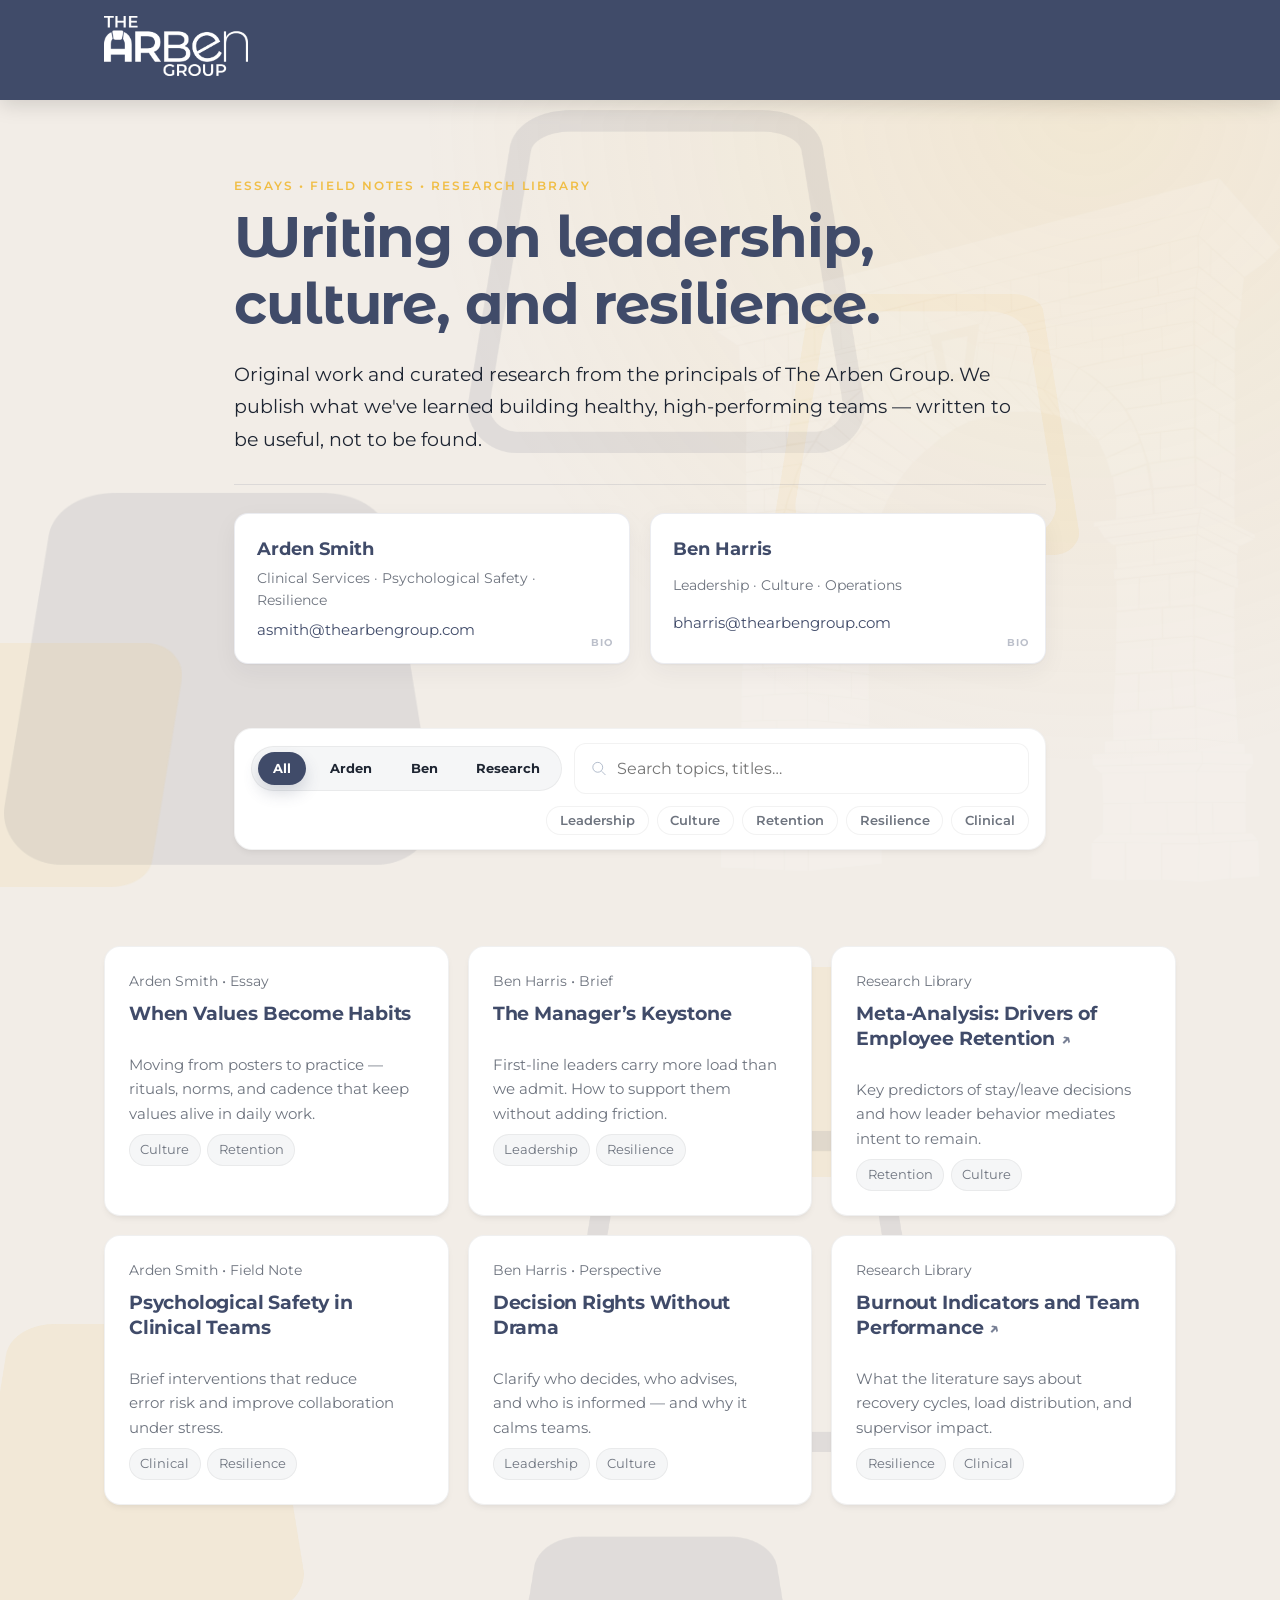
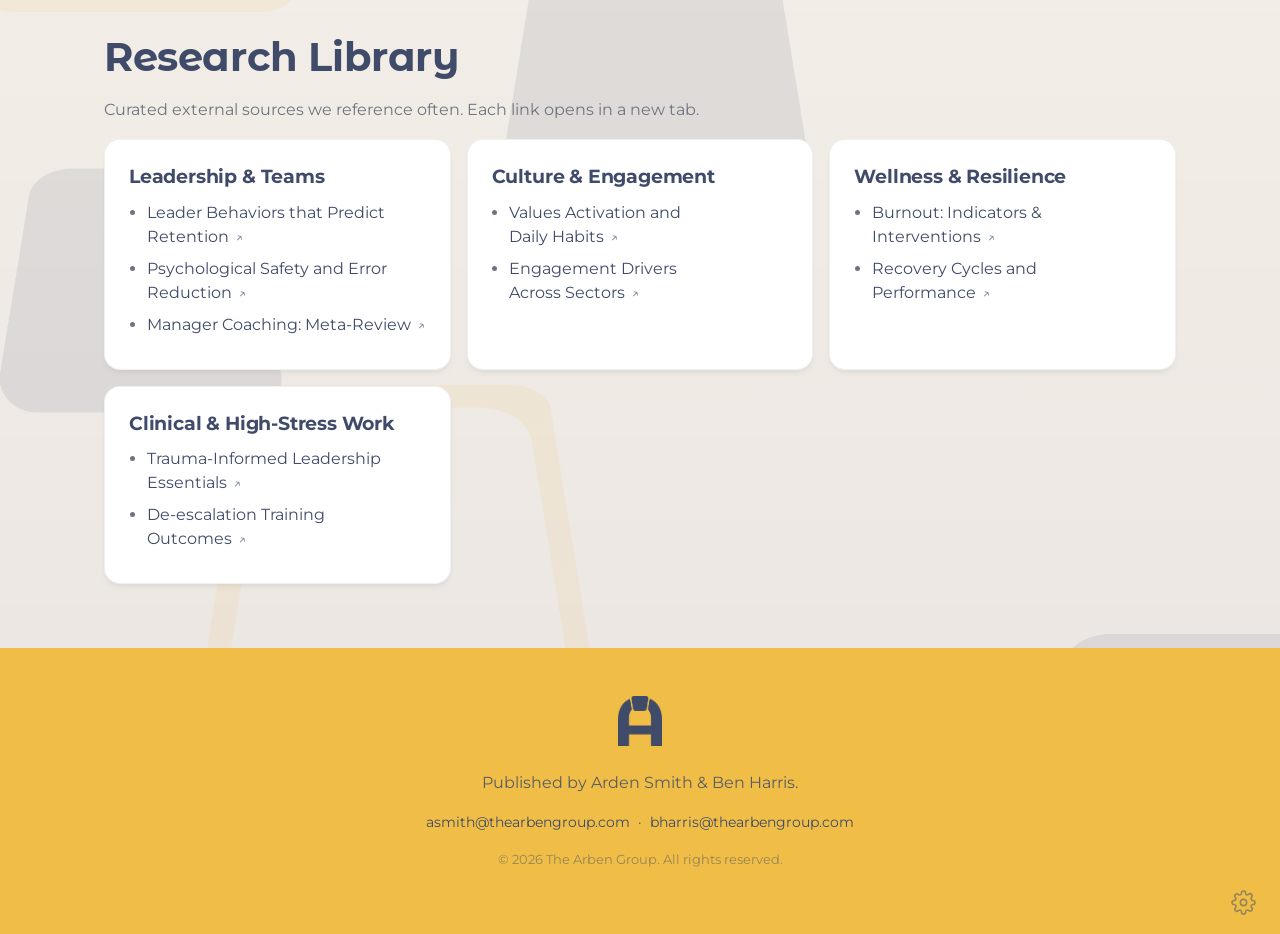
==== commit 466f5234: "Gear icon: 40% larger, more visible blue" ====
--- a/index.html
+++ b/index.html
@@ -467,8 +467,8 @@
 
   <!-- Footer -->
   <footer style="position: relative;">
-    <a href="admin/" aria-label="Admin" style="position: absolute; bottom: 1rem; right: 1.5rem; opacity: 0.2; color: var(--arben-blue); line-height: 1; transition: opacity 0.2s;" onmouseover="this.style.opacity='0.5'" onmouseout="this.style.opacity='0.2'">
-      <svg xmlns="http://www.w3.org/2000/svg" width="18" height="18" viewBox="0 0 24 24" fill="none" stroke="currentColor" stroke-width="1.5" stroke-linecap="round" stroke-linejoin="round"><circle cx="12" cy="12" r="3"/><path d="M19.4 15a1.65 1.65 0 0 0 .33 1.82l.06.06a2 2 0 0 1-2.83 2.83l-.06-.06a1.65 1.65 0 0 0-1.82-.33 1.65 1.65 0 0 0-1 1.51V21a2 2 0 0 1-4 0v-.09A1.65 1.65 0 0 0 9 19.4a1.65 1.65 0 0 0-1.82.33l-.06.06a2 2 0 0 1-2.83-2.83l.06-.06A1.65 1.65 0 0 0 4.68 15a1.65 1.65 0 0 0-1.51-1H3a2 2 0 0 1 0-4h.09A1.65 1.65 0 0 0 4.6 9a1.65 1.65 0 0 0-.33-1.82l-.06-.06a2 2 0 0 1 2.83-2.83l.06.06A1.65 1.65 0 0 0 9 4.68a1.65 1.65 0 0 0 1-1.51V3a2 2 0 0 1 4 0v.09a1.65 1.65 0 0 0 1 1.51 1.65 1.65 0 0 0 1.82-.33l.06-.06a2 2 0 0 1 2.83 2.83l-.06.06A1.65 1.65 0 0 0 19.4 9a1.65 1.65 0 0 0 1.51 1H21a2 2 0 0 1 0 4h-.09a1.65 1.65 0 0 0-1.51 1z"/></svg>
+    <a href="admin/" aria-label="Admin" style="position: absolute; bottom: 1rem; right: 1.5rem; opacity: 0.5; color: var(--arben-blue); line-height: 1; transition: opacity 0.2s;" onmouseover="this.style.opacity='0.9'" onmouseout="this.style.opacity='0.5'">
+      <svg xmlns="http://www.w3.org/2000/svg" width="25" height="25" viewBox="0 0 24 24" fill="none" stroke="currentColor" stroke-width="1.5" stroke-linecap="round" stroke-linejoin="round"><circle cx="12" cy="12" r="3"/><path d="M19.4 15a1.65 1.65 0 0 0 .33 1.82l.06.06a2 2 0 0 1-2.83 2.83l-.06-.06a1.65 1.65 0 0 0-1.82-.33 1.65 1.65 0 0 0-1 1.51V21a2 2 0 0 1-4 0v-.09A1.65 1.65 0 0 0 9 19.4a1.65 1.65 0 0 0-1.82.33l-.06.06a2 2 0 0 1-2.83-2.83l.06-.06A1.65 1.65 0 0 0 4.68 15a1.65 1.65 0 0 0-1.51-1H3a2 2 0 0 1 0-4h.09A1.65 1.65 0 0 0 4.6 9a1.65 1.65 0 0 0-.33-1.82l-.06-.06a2 2 0 0 1 2.83-2.83l.06.06A1.65 1.65 0 0 0 9 4.68a1.65 1.65 0 0 0 1-1.51V3a2 2 0 0 1 4 0v.09a1.65 1.65 0 0 0 1 1.51 1.65 1.65 0 0 0 1.82-.33l.06-.06a2 2 0 0 1 2.83 2.83l-.06.06A1.65 1.65 0 0 0 19.4 9a1.65 1.65 0 0 0 1.51 1H21a2 2 0 0 1 0 4h-.09a1.65 1.65 0 0 0-1.51 1z"/></svg>
     </a>
     <div class="container">
       <img src="assets/LettermarkBlue.png" alt="Arben" class="footer-logo"
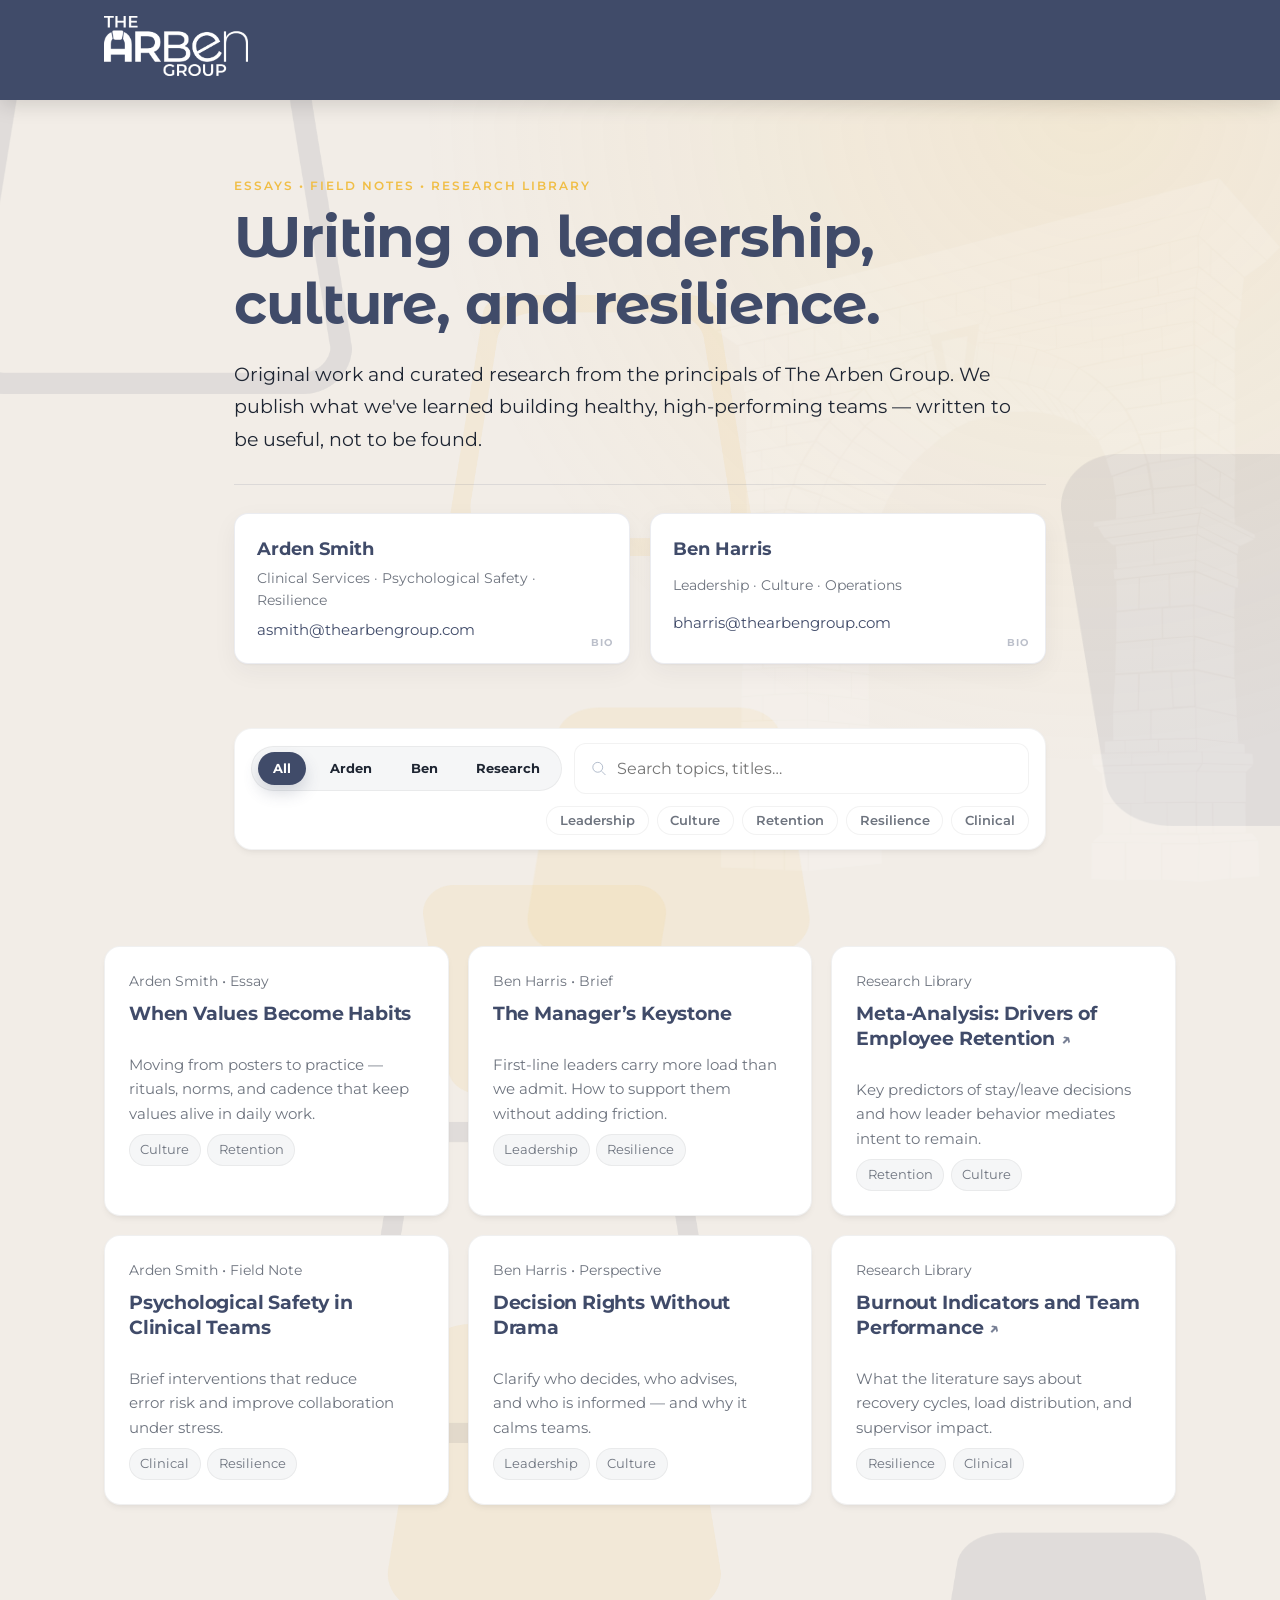
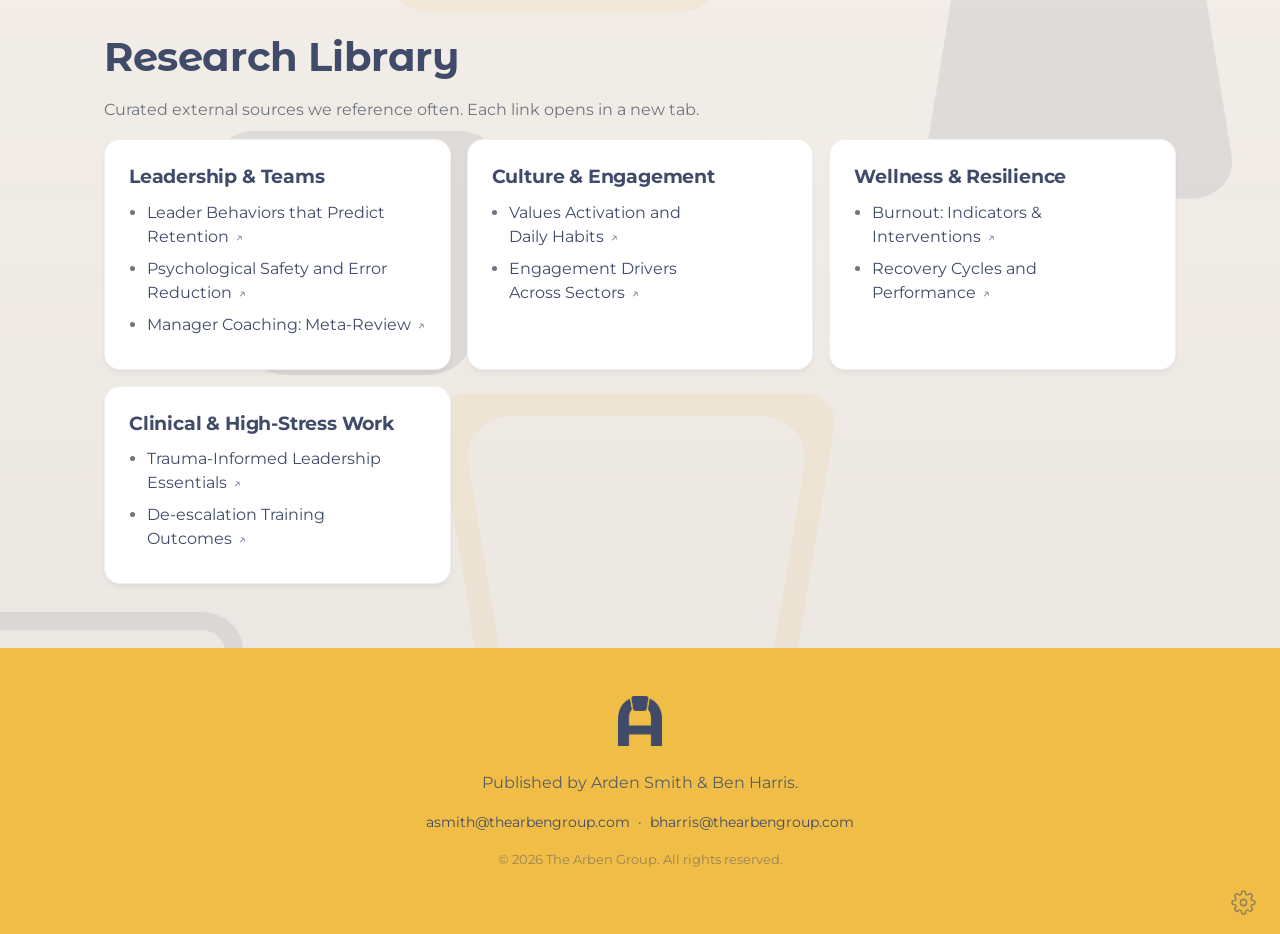
==== commit 4dd74880: "Remove job titles from bio modal" ====
--- a/index.html
+++ b/index.html
@@ -653,13 +653,13 @@
     const BIOS = {
       ben: {
         name: 'Ben Harris',
-        title: 'Executive Director & Co-Founder',
+        title: '',
         photo: 'assets/ben-harris.jpg',
         body: 'Licensed counselor with 35+ years helping youth and young adults navigate mental health challenges. Former national and executive director overseeing inpatient, residential, wilderness, and outpatient programs. Previously executive director of Sun Hawk; worked alongside lawmakers and lobbyists as a passionate advocate for empowering individuals.'
       },
       arden: {
         name: 'Arden Smith',
-        title: 'Director of Program Standards & Co-Founder',
+        title: '',
         photo: 'assets/arden-smith.jpg',
         body: 'MBA in Healthcare Management. Licensed in substance abuse and mental health counseling with 30+ years across secure-care, residential, and outpatient environments. Chaired Aspen CRC Residential\'s best practice committee, shaping care standards across multiple treatment programs. Known for a meticulous, hands-on approach to operational excellence.'
       }
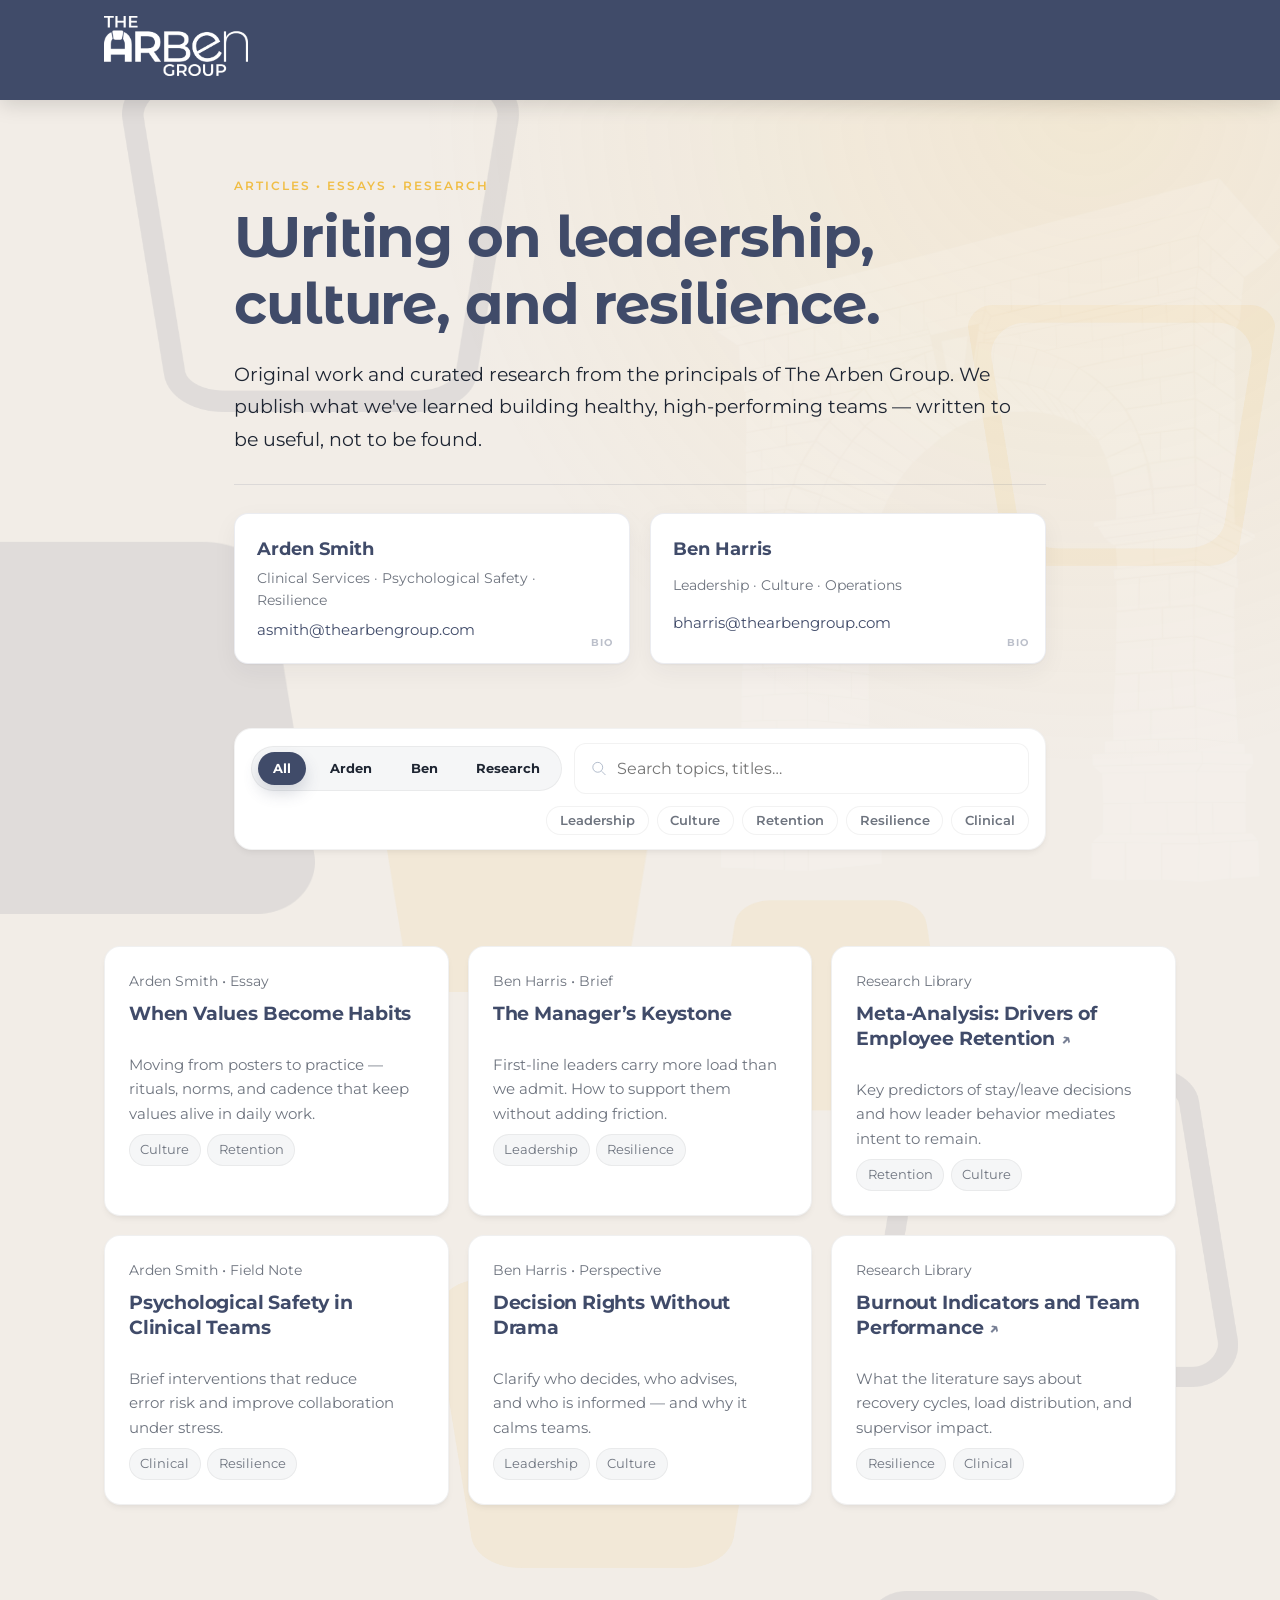
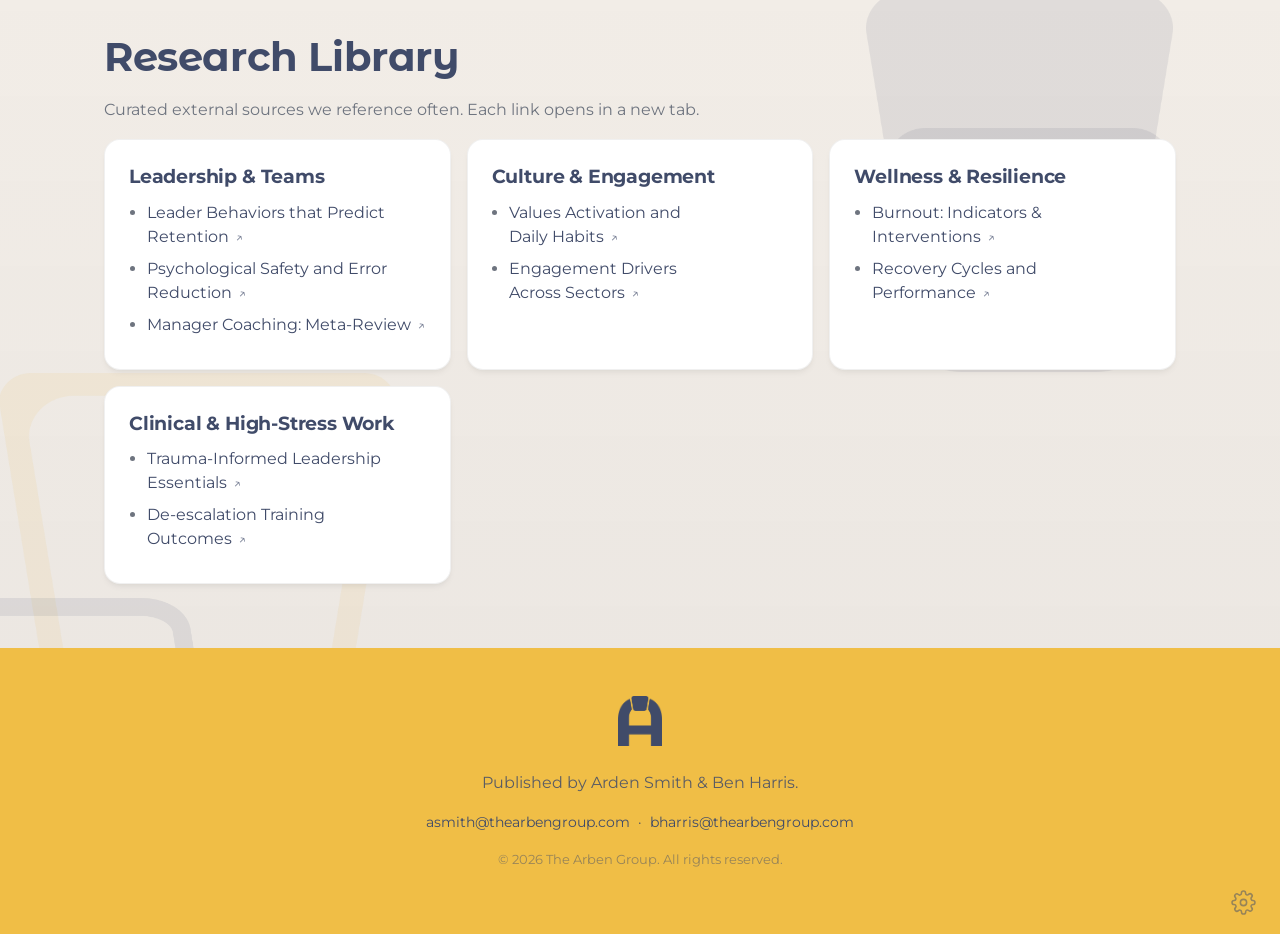
==== commit 75b6b53e: "Update tagline to Articles • Essays • Research" ====
--- a/index.html
+++ b/index.html
@@ -327,7 +327,7 @@
     <!-- HERO + BYLINES -->
     <section class="hero writing-hero" aria-label="Writing">
       <div class="container">
-        <p class="micro">Essays • Field Notes • Research Library</p>
+        <p class="micro">Articles • Essays • Research</p>
         <h1>Writing on leadership, culture, and resilience.</h1>
         <p class="lead">Original work and curated research from the principals of The Arben Group. We publish what
           we've learned building healthy, high-performing teams — written to be useful, not to be found.</p>
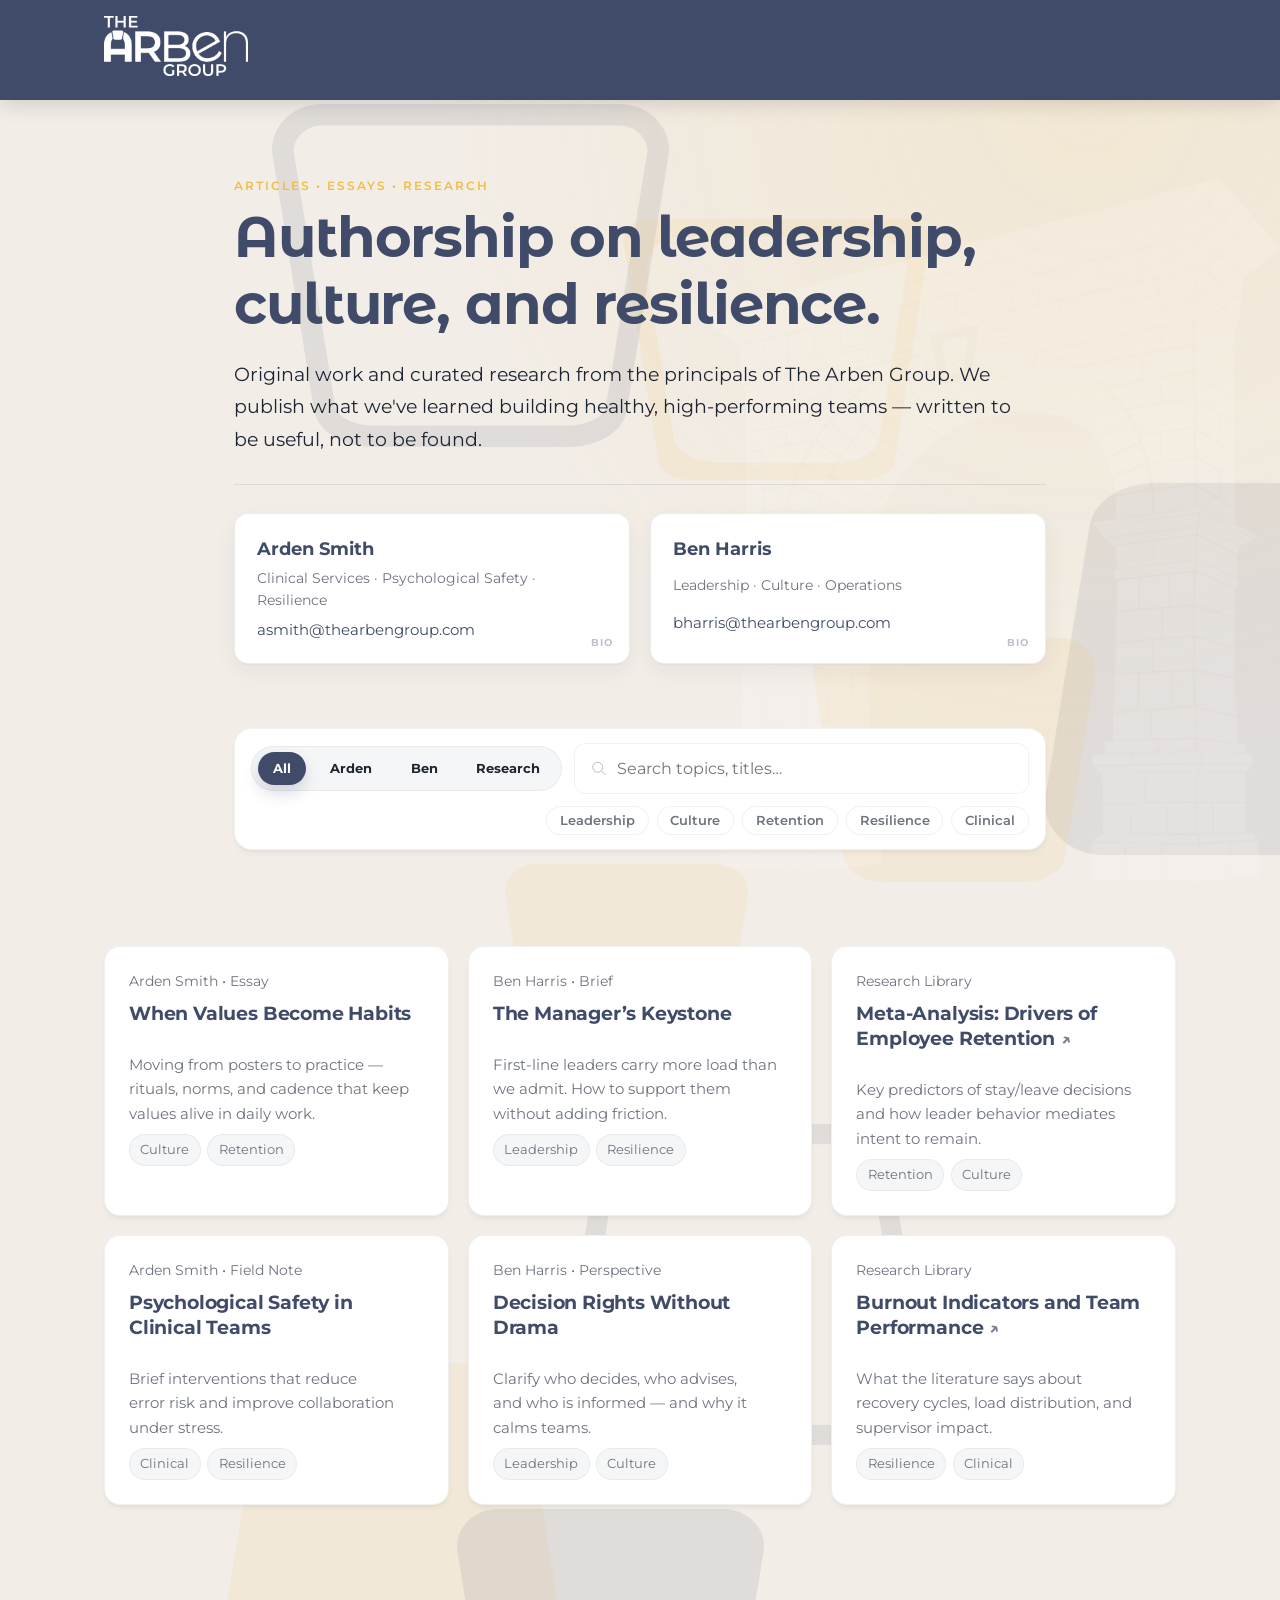
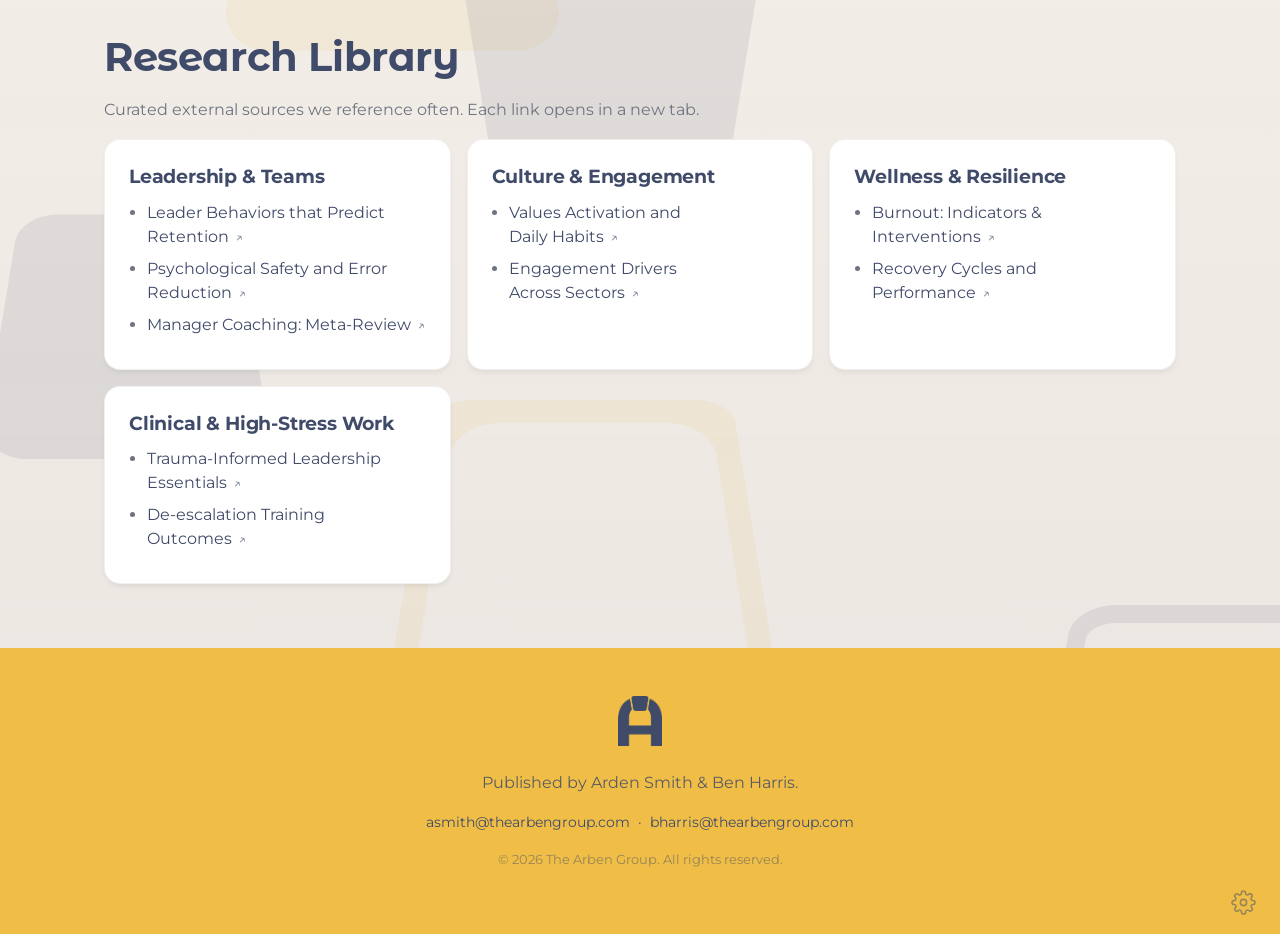
==== commit a9ab0d49: "Rename page title and hero heading to Authorship" ====
--- a/index.html
+++ b/index.html
@@ -4,7 +4,7 @@
 <head>
   <meta charset="UTF-8" />
   <meta name="viewport" content="width=device-width, initial-scale=1.0" />
-  <title>The Arben Group | Writing</title>
+  <title>The Arben Group | Authorship</title>
   <meta name="description"
     content="Essays, field notes, and curated research on leadership, culture, and resilience — published by Ben Harris and Arden Smith." />
   <link rel="icon" type="image/png" href="assets/LettermarkYellow.png">
@@ -328,7 +328,7 @@
     <section class="hero writing-hero" aria-label="Writing">
       <div class="container">
         <p class="micro">Articles • Essays • Research</p>
-        <h1>Writing on leadership, culture, and resilience.</h1>
+        <h1>Authorship on leadership, culture, and resilience.</h1>
         <p class="lead">Original work and curated research from the principals of The Arben Group. We publish what
           we've learned building healthy, high-performing teams — written to be useful, not to be found.</p>
 
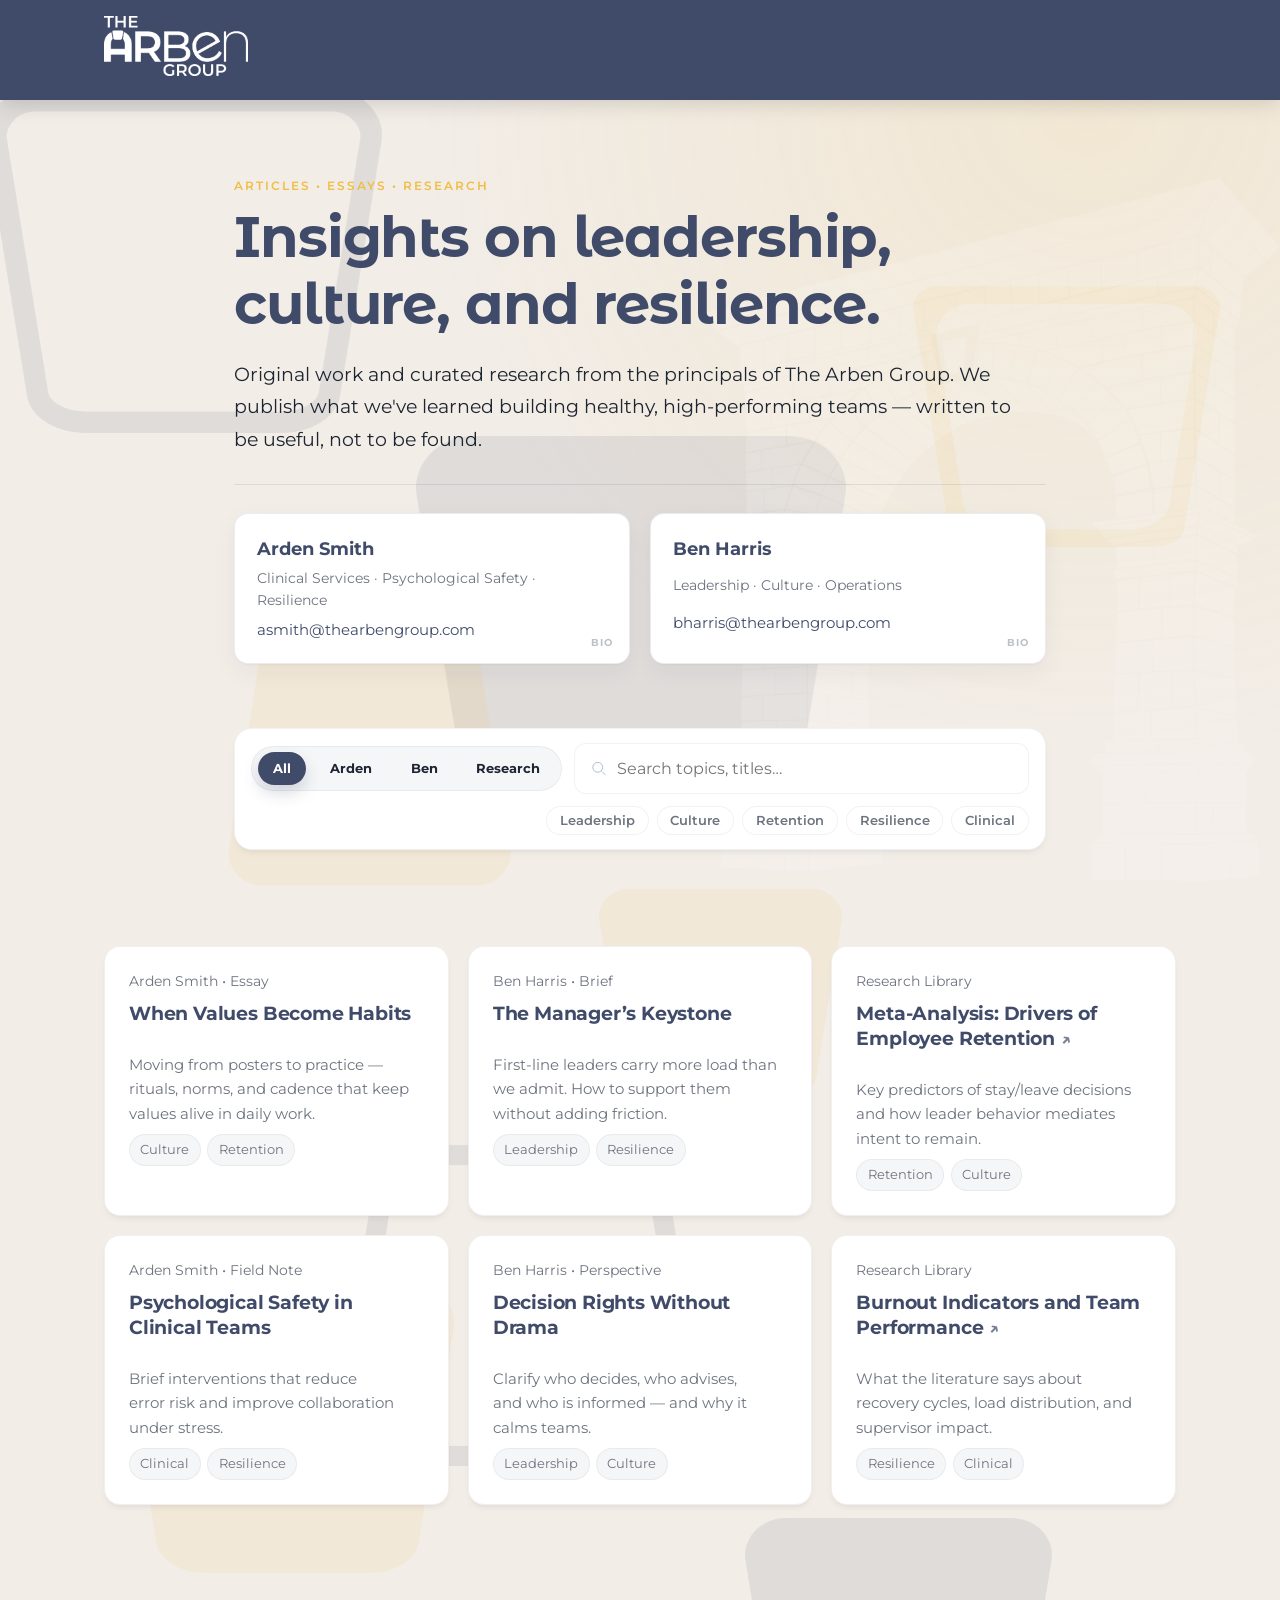
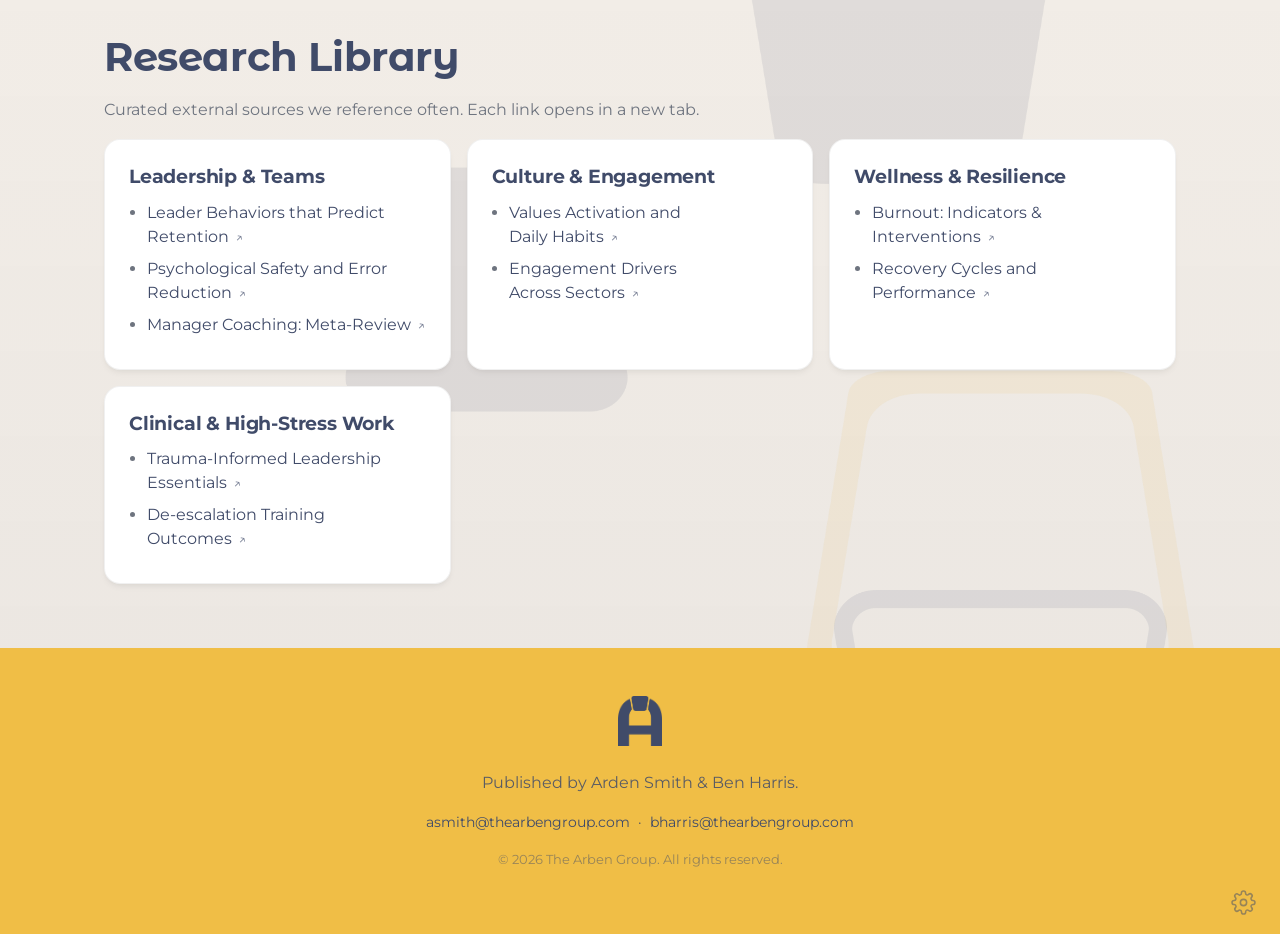
==== commit 5a53f24a: "Rename page to Insights" ====
--- a/index.html
+++ b/index.html
@@ -4,7 +4,7 @@
 <head>
   <meta charset="UTF-8" />
   <meta name="viewport" content="width=device-width, initial-scale=1.0" />
-  <title>The Arben Group | Authorship</title>
+  <title>The Arben Group | Insights</title>
   <meta name="description"
     content="Essays, field notes, and curated research on leadership, culture, and resilience — published by Ben Harris and Arden Smith." />
   <link rel="icon" type="image/png" href="assets/LettermarkYellow.png">
@@ -328,7 +328,7 @@
     <section class="hero writing-hero" aria-label="Writing">
       <div class="container">
         <p class="micro">Articles • Essays • Research</p>
-        <h1>Authorship on leadership, culture, and resilience.</h1>
+        <h1>Insights on leadership, culture, and resilience.</h1>
         <p class="lead">Original work and curated research from the principals of The Arben Group. We publish what
           we've learned building healthy, high-performing teams — written to be useful, not to be found.</p>
 
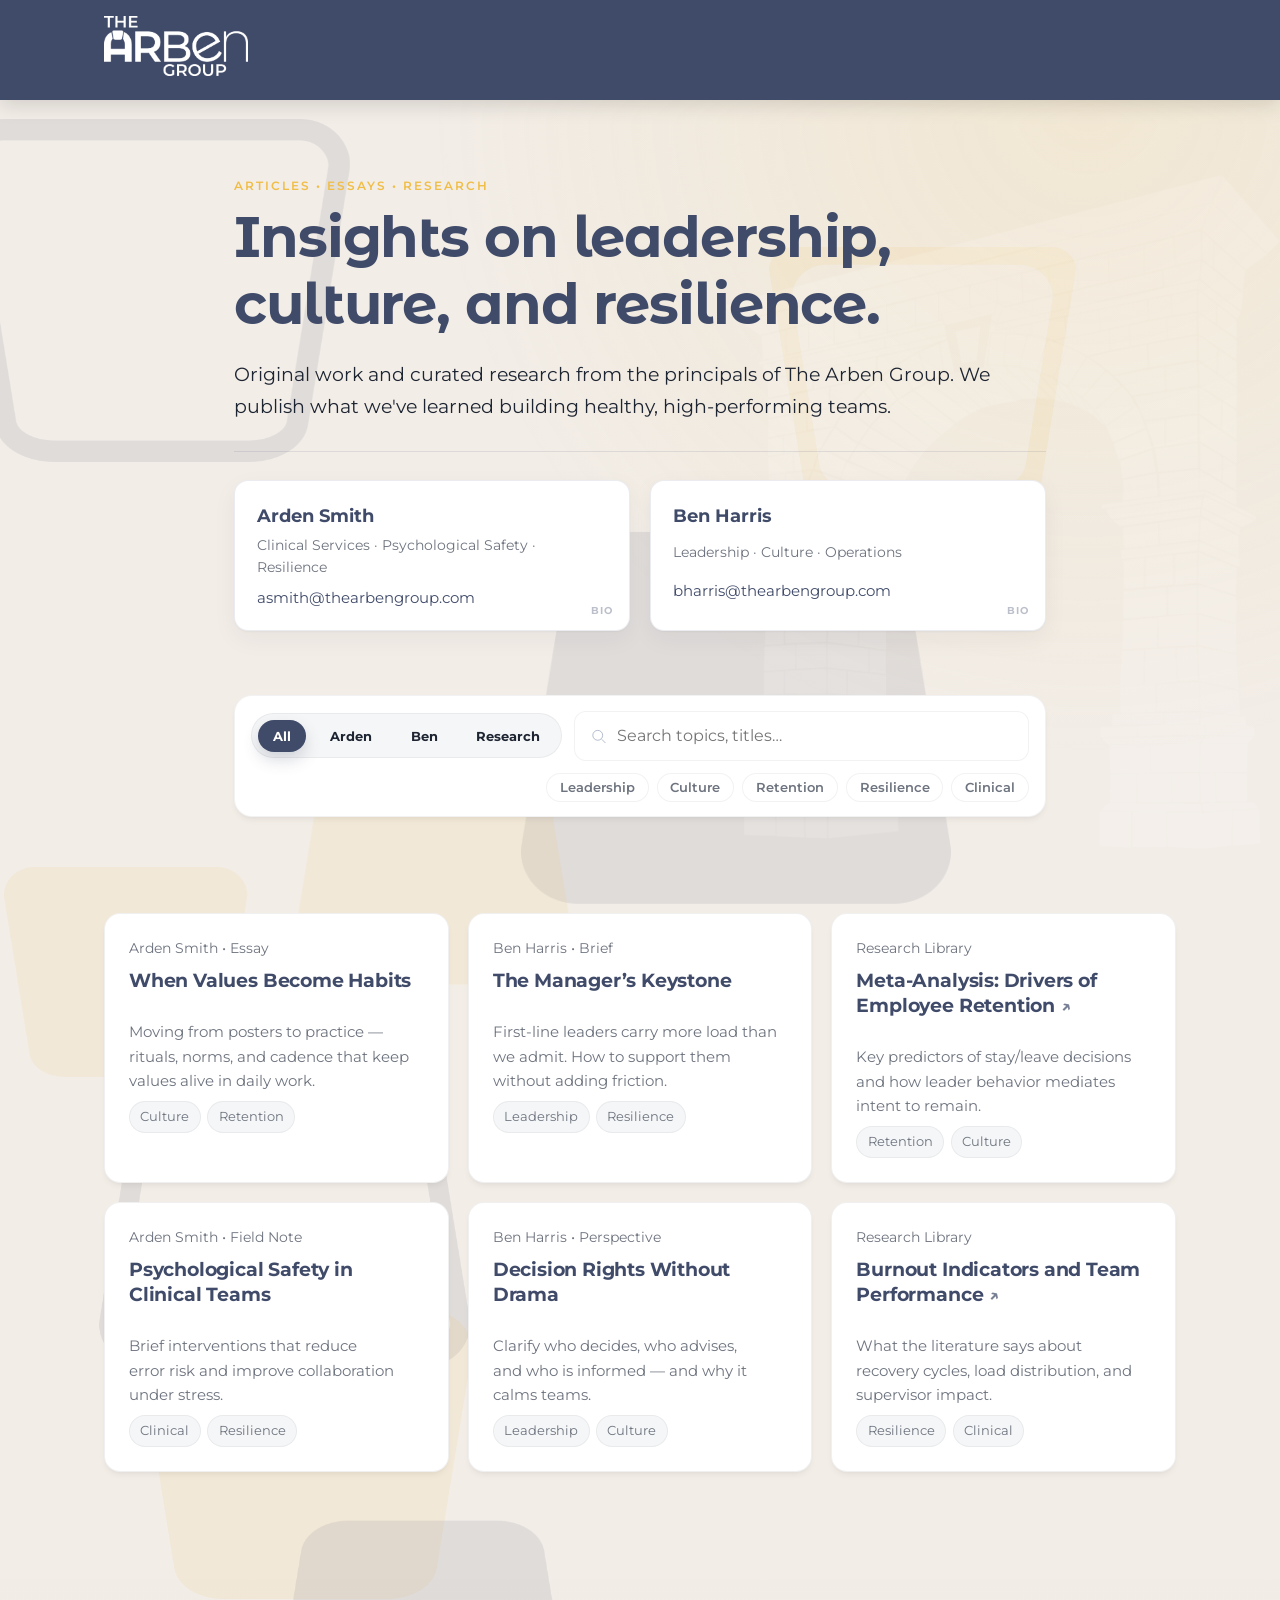
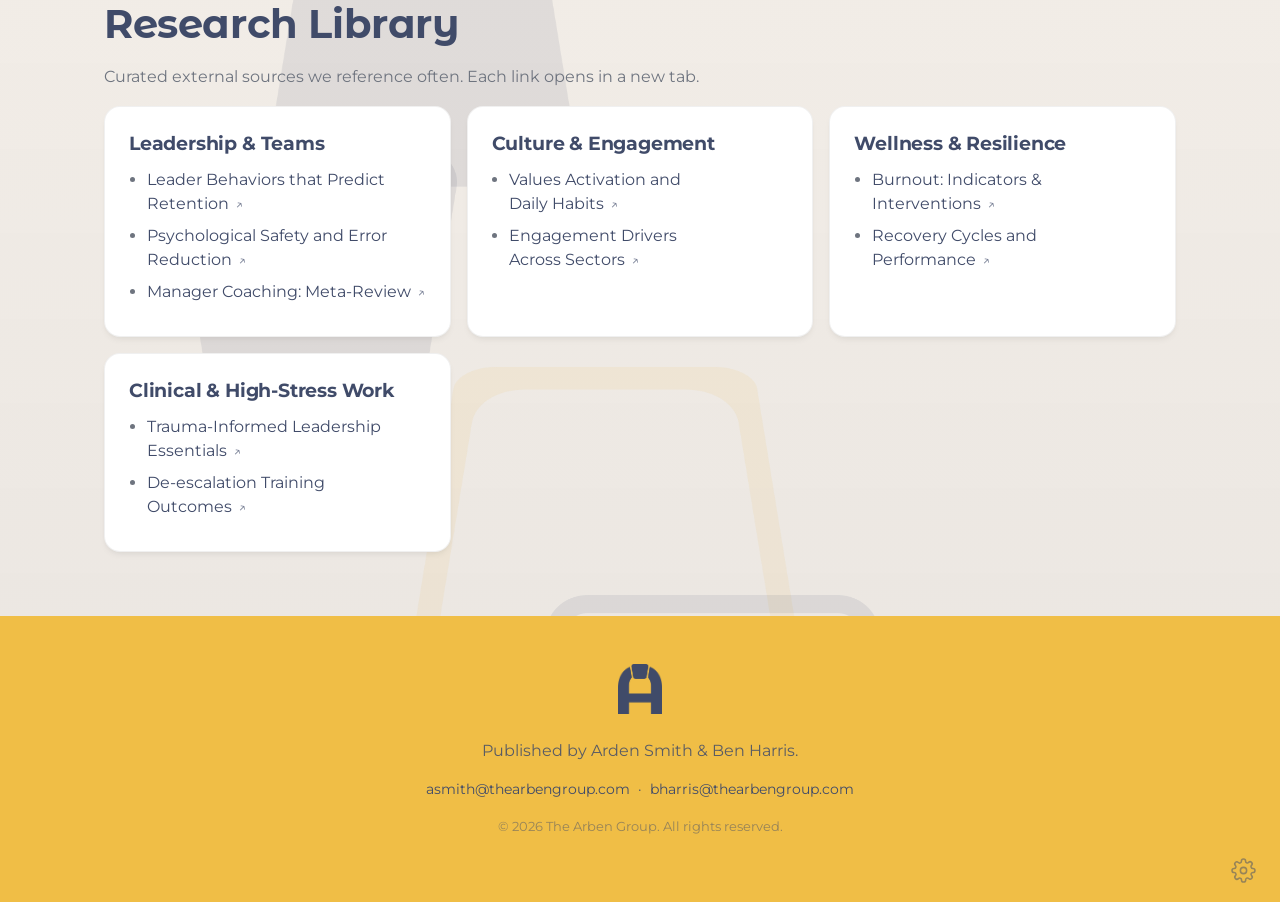
==== commit f6055814: "Remove 'written to be useful, not to be found' tagline" ====
--- a/index.html
+++ b/index.html
@@ -330,7 +330,7 @@
         <p class="micro">Articles • Essays • Research</p>
         <h1>Insights on leadership, culture, and resilience.</h1>
         <p class="lead">Original work and curated research from the principals of The Arben Group. We publish what
-          we've learned building healthy, high-performing teams — written to be useful, not to be found.</p>
+          we've learned building healthy, high-performing teams.</p>
 
         <div class="bylines">
           <div class="byline">
